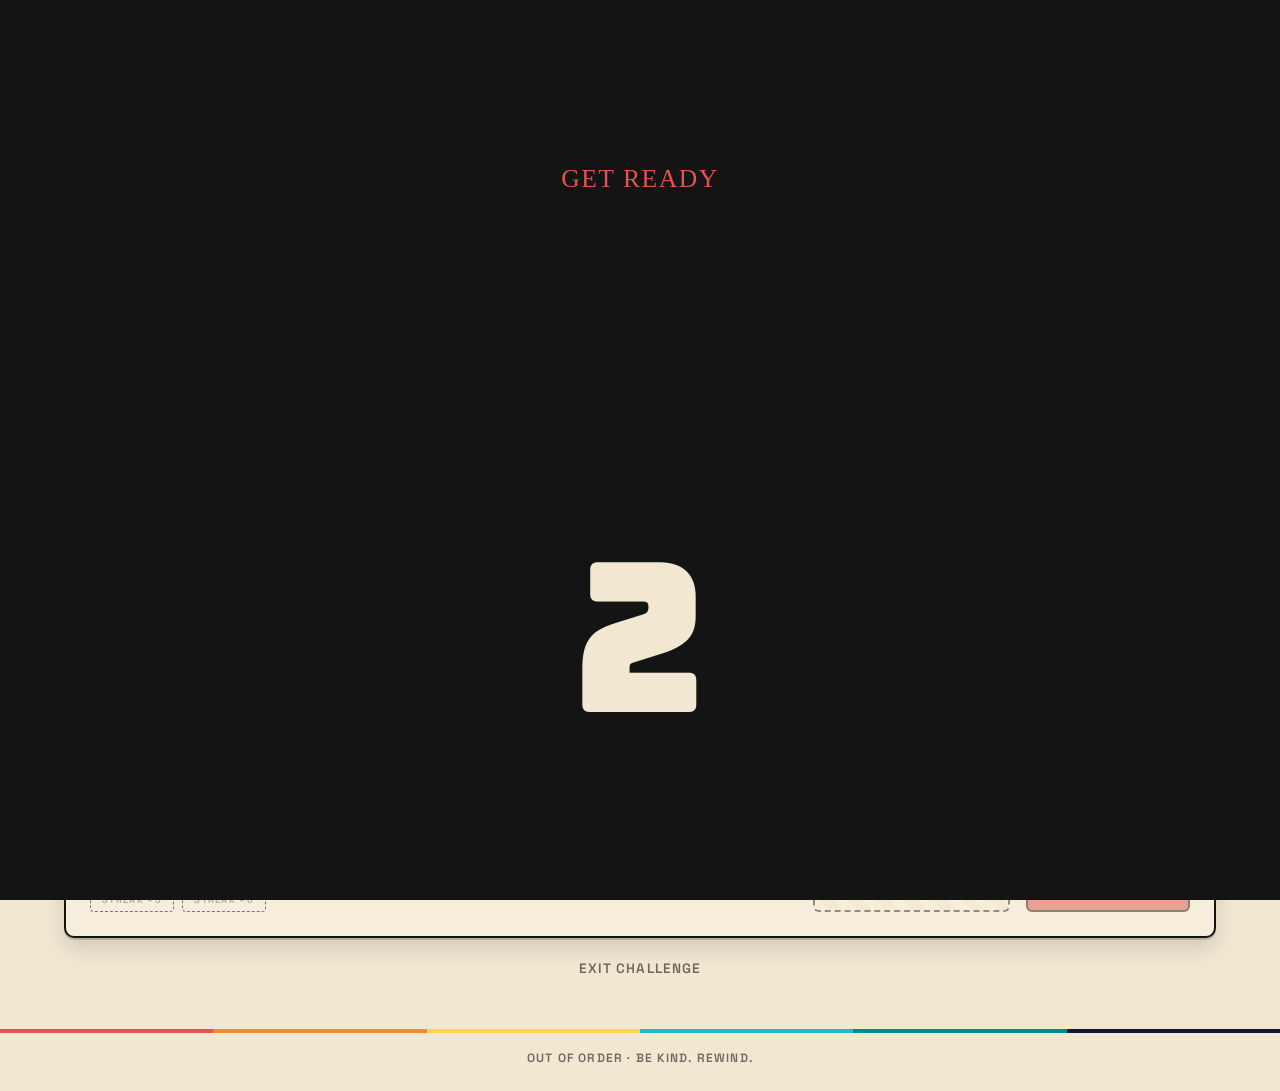
==== out-of-order/game.html @ 3e23bba8 "Make the pre-round countdown a real 3 seconds, full-screen The "Get ready" 3-2-1 was a small inline " ====
<!DOCTYPE html>
<html lang="en">
<head>
  <meta charset="UTF-8">
  <meta name="viewport" content="width=device-width, initial-scale=1.0">
  <title>Play — OUT OF ORDER</title>
  <meta name="description" content="Today's OUT OF ORDER daily run: 10 rounds of pop-culture timeline challenges.">

  <link rel="preconnect" href="https://fonts.googleapis.com">
  <link rel="preconnect" href="https://fonts.gstatic.com" crossorigin>
  <link href="https://fonts.googleapis.com/css2?family=Bungee&family=Permanent+Marker&family=Space+Grotesk:wght@400;500;600;700&display=swap" rel="stylesheet">

  <link rel="stylesheet" href="css/style.css">
</head>
<body class="page-game">

  <div class="filmstrip" aria-hidden="true"></div>

  <nav class="site-nav" aria-label="Main">
    <div class="site-nav__inner">
      <a class="site-nav__brand" href="index.html">
        <img class="site-nav__logo" src="assets/images/logo.png" alt="" width="34" height="34">
        OUT OF ORDER
      </a>
      <ul class="site-nav__links">
        <li><a href="index.html">Home</a></li>
        <li><a href="game.html" aria-current="page">Play</a></li>
        <li><a href="how-to-play.html">How to Play</a></li>
      </ul>
    </div>
  </nav>

  <!-- black "video archive" strip — same component as Home -->
  <div class="archive-bar">
    <div class="archive-bar__inner">
      <div class="archive-bar__list">
        <span>O.O. Video Archive</span>
        <span>Daily Rental</span>
        <span>Movies + TV</span>
      </div>
      <div class="archive-bar__now">Tonight's Tape &middot; <span data-theme-name>Horror</span></div>
    </div>
  </div>

  <main class="game" id="main">

    <!-- ============================================================
         HUD  —  a compact archive info panel
         ============================================================ -->
    <section class="hud" aria-label="Game status">
      <p class="hud__brand meta">O.O. Inventory <span>&middot; Daily Rental</span></p>
      <div class="hud__row">
        <div class="hud__group">
          <div class="hud__cell">
            <span class="hud__label">Round</span>
            <span class="hud__value" data-hud-round>01 / 10</span>
          </div>
          <div class="hud__cell">
            <span class="hud__label">Score</span>
            <span class="hud__value hud__value--score" data-hud-score>0</span>
          </div>
          <div class="hud__cell">
            <span class="hud__label">Streak</span>
            <span class="hud__value" data-hud-streak>&times;0</span>
          </div>
        </div>
        <div class="hud__group hud__group--right">
          <div class="hud__cell">
            <span class="hud__label">Timer</span>
            <span class="hud__value hud__value--timer" data-hud-timer>00:15</span>
          </div>
          <div class="hud__cell">
            <span class="hud__label">Speed bonus</span>
            <span class="hud__value" data-hud-speed>+100</span>
          </div>
          <div class="hud__cell">
            <span class="hud__label">Heat</span>
            <span class="hud__value hud__heat" data-hud-heat>Calm</span>
          </div>
        </div>
      </div>
    </section>

    <!-- round progress -->
    <div class="rprogress">
      <span class="meta rprogress__label">Round progress</span>
      <div class="rprogress__track">
        <div class="rprogress__fill" data-progress-fill style="width:10%"></div>
      </div>
    </div>

    <!-- ============================================================
         CHALLENGE PANEL  —  JS renders ORDER (and later BEFORE/AFTER, INSERT)
         ============================================================ -->
    <section class="challenge" aria-labelledby="challenge-heading" data-challenge>
      <div class="challenge__head">
        <p class="meta challenge__tag" data-challenge-tag>Today's Archive &middot; Round 01</p>
        <span class="challenge__count meta" data-challenge-count>3 Cards</span>
      </div>

      <h1 id="challenge-heading" class="challenge__instruction" data-challenge-instruction>Oldest &rarr; Newest</h1>
      <p class="challenge__help" data-challenge-help>Arrange these from oldest to newest.</p>

      <div class="challenge__body" data-challenge-body></div>

      <div class="challenge__actions">
        <div class="powerups" aria-label="Power-ups">
          <button type="button" class="powerup" data-powerup="extraTime" disabled>
            <span class="powerup__icon" aria-hidden="true">+5s</span>
            <span class="powerup__text">+5 sec</span>
            <span class="powerup__lock meta" data-powerup-lock>Streak &times;3</span>
            <span class="powerup__count" data-powerup-count>0</span>
          </button>
          <button type="button" class="powerup" data-powerup="reveal" disabled>
            <span class="powerup__icon" aria-hidden="true">&#9678;</span>
            <span class="powerup__text">Reveal</span>
            <span class="powerup__lock meta" data-powerup-lock>Streak &times;6</span>
            <span class="powerup__count" data-powerup-count>0</span>
          </button>
        </div>

        <div class="challenge__decide">
          <button type="button" class="btn btn--double" data-double-down aria-pressed="false">
            <span class="btn__risk meta" aria-hidden="true">Risk</span>
            <span class="btn__icon" aria-hidden="true">&#9670;</span>
            <span data-dd-label>Double Down &times;2</span>
          </button>
          <button type="button" class="btn btn--lock" data-submit>Lock order &check;</button>
        </div>
      </div>
    </section>

    <p class="challenge__exit" data-exit-row>
      <a href="index.html" data-exit>Exit challenge</a>
    </p>

    <!-- ============================================================
         FEEDBACK  —  results pop-up, shown after every answer or a time-out
         (hidden by default; the dimmed backdrop blocks the page until the
         player clicks "Next challenge")
         ============================================================ -->
    <section class="feedback" data-feedback hidden
             role="alertdialog" aria-modal="true" aria-labelledby="feedback-heading">
      <div class="feedback__box">
        <div class="feedback__strip">
          <span class="feedback__mark" aria-hidden="true" data-feedback-mark>&check;</span>
          <h2 id="feedback-heading" class="feedback__title" data-feedback-title>Timeline locked</h2>
          <span class="feedback__stamp" data-feedback-stamp>Archive verified</span>
        </div>

        <ol class="feedback__timeline" data-feedback-timeline></ol>

        <table class="breakdown">
          <tbody>
            <tr><th scope="row">Base</th><td data-bd-base>+100</td></tr>
            <tr><th scope="row">Speed</th><td data-bd-speed>+75</td></tr>
            <tr data-bd-dd-row hidden><th scope="row">Double Down</th><td>&times;2</td></tr>
            <tr class="breakdown__total"><th scope="row">Round score</th><td data-bd-total>+175</td></tr>
          </tbody>
        </table>

        <p class="feedback__streak" data-feedback-streak>Streak &times;1</p>
        <button type="button" class="btn btn--lock" data-next>Next challenge &rarr;</button>
      </div>
    </section>

    <!-- polite live region: feedback, score changes, power-up unlocks -->
    <p class="sr-live" data-live aria-live="polite"></p>

    <!-- ============================================================
         RESULTS  —  after round 10 (hidden by default)
         ============================================================ -->
    <section class="results" data-results hidden aria-labelledby="results-heading">
      <h1 id="results-heading" class="results__heading">Daily run complete</h1>

      <p class="results__new-best tape-label tape-label--red" data-new-best hidden>New personal best!</p>

      <p class="results__score" data-results-score>0</p>
      <p class="results__score-label">points</p>

      <ul class="results__stats">
        <li><span>Correct</span><strong data-results-correct>0 / 10</strong></li>
        <li><span>Best streak</span><strong data-results-streak>&times;0</strong></li>
        <li><span>Double Downs won</span><strong data-results-dd>0</strong></li>
        <li><span>Fastest answer</span><strong data-results-fastest>&mdash;</strong></li>
      </ul>

      <p class="results__title-award" data-results-award>Casual Viewer</p>

      <div class="tape-artifact" aria-label="Your archive tape">
        <span class="tape-artifact__stripe" aria-hidden="true"></span>
        <p class="tape-artifact__brand">OUT OF ORDER</p>
        <p class="tape-artifact__line">Daily Run</p>
        <p class="tape-artifact__date" data-artifact-date>SEP 03</p>
        <p class="tape-artifact__score" data-artifact-score>SCORE 0</p>
      </div>

      <div class="results__actions">
        <button type="button" class="btn btn--primary" data-copy-score>Copy score</button>
        <a class="btn btn--ghost" href="index.html">Back to home</a>
      </div>
      <p class="results__copied" data-copied hidden>&check; Score copied</p>
    </section>

    <!-- ============================================================
         GET READY  —  full-screen 3-2-1 shown before each round reveals
         its cards/options. hidden by default; toggled by runCountdown().
         ============================================================ -->
    <div class="round-countdown" data-round-countdown hidden aria-hidden="true">
      <span class="round-countdown__label">Get ready</span>
      <span class="round-countdown__num" data-countdown>3</span>
    </div>

  </main>

  <footer class="site-footer">
    <div class="retro-stripe retro-stripe--thin" aria-hidden="true"></div>
    <p>OUT OF ORDER &middot; Be kind. Rewind.</p>
  </footer>

  <script src="js/game.js"></script>
</body>
</html>
---- out-of-order/css/style.css ----
/* ============================================================================
   OUT OF ORDER  —  style.css
   Shared by index.html, game.html, how-to-play.html

   SECTIONS
   01  Design tokens (CSS variables)
   02  Daily theme overrides
   03  Reset & base
   04  Typography helpers
   05  Layout containers
   06  Retro stripe / filmstrip
   07  Navigation + archive sub-bar
   08  Buttons
   09  Tape-label component  (physical paper / masking tape)
   10  VHS poster  (CSS artwork fallback)
   11  VHS spine component  (category tapes)
   12  VHS case  (Today's Archive)
   13  Wooden shelf
   14  Home page
   15  Game page (HUD, challenge, feedback, results)
   16  How to Play page
   17  Heat states (visual intensity by streak)
   18  Accessibility helpers
   19  Responsive (tablet / desktop)
   20  Reduced motion

   TYPOGRAPHY SYSTEM
   --font-display : Bungee          -> brand / impact  (title, scores, theme name)
   --font-ui      : Space Grotesk   -> the whole usable interface
   --font-marker  : Permanent Marker-> handwriting on tape / labels only
   ========================================================================== */


/* ============================================================================
   01  DESIGN TOKENS
   Permanent brand foundation = cream + near-black. Daily themes change only
   the two --theme-* accent colours (section 02).
   ========================================================================== */
:root {
  /* Brand palette (from the moodboard) */
  --color-bg:     #F2E7D1;   /* cream */
  --color-ink:    #141414;   /* near black */
  --color-coral:  #E2544F;
  --color-orange: #F28A2E;
  --color-yellow: #FFD54A;
  --color-cyan:   #25B6D2;
  --color-teal:   #008A8E;
  --color-navy:   #0E1B2E;

  /* Paper / label / plastic surfaces */
  --color-label:   #F7EFDD;   /* aged cream label */
  --color-kraft:   #E7D6B4;   /* kraft masking tape */
  --color-plastic: #10192A;   /* VHS case navy-black */

  /* Daily-theme accent colours — overridden per body.theme-* class */
  --theme-primary:   var(--color-coral);
  --theme-secondary: var(--color-cyan);

  /* Spacing scale */
  --space-1: 0.5rem;
  --space-2: 1rem;
  --space-3: 1.5rem;
  --space-4: 2rem;
  --space-5: 3rem;

  /* Shape */
  --radius-card: 10px;
  --radius-pill: 999px;
  --border-ink: 2px solid var(--color-ink);

  /* Focus ring (accessibility) */
  --focus-ring: 3px solid var(--color-cyan);

  /* Fonts — Google Fonts first, then a solid system fallback */
  --font-display: "Bungee", Impact, "Arial Black", system-ui, sans-serif;
  --font-ui:      "Space Grotesk", system-ui, -apple-system, "Segoe UI", Roboto, sans-serif;
  --font-marker:  "Permanent Marker", "Bradley Hand", "Comic Sans MS", cursive;

  --shadow-card: 0 2px 0 rgba(20, 20, 20, 0.18), 0 10px 22px rgba(20, 20, 20, 0.14);
  --shadow-hard: 4px 4px 0 var(--color-ink);
}


/* ============================================================================
   02  DAILY THEME OVERRIDES
   Each daily theme is a different "VHS collection release": it changes the
   accent colours only, never the layout or the mechanics.
   ========================================================================== */
/* Active editions (one per entry in THEMES): */
body.theme-horror { --theme-primary: #E2544F; --theme-secondary: #25B6D2; }
body.theme-sci-fi { --theme-primary: #8E72E8; --theme-secondary: #2ED0C0; }


/* ============================================================================
   03  RESET & BASE
   ========================================================================== */
*, *::before, *::after { box-sizing: border-box; }

html { -webkit-text-size-adjust: 100%; }

body {
  margin: 0;
  min-height: 100vh;
  display: flex;
  flex-direction: column;
  background-color: var(--color-bg);
  color: var(--color-ink);
  font-family: var(--font-ui);
  font-size: clamp(1rem, 0.96rem + 0.2vw, 1.0625rem);
  line-height: 1.55;

  /* Hybrid texture: one real paper photo for the page ground, kept subtle. */
  background-image:
    linear-gradient(rgba(242, 231, 209, 0.62), rgba(242, 231, 209, 0.62)),
    url("../assets/images/textures/paper-bg.jpg");
  background-size: cover;
  background-position: center top;
  background-attachment: fixed;
}

img { max-width: 100%; display: block; }

h1, h2, h3, p, ul, ol, dl, dd, figure { margin: 0; }
ul, ol { padding: 0; list-style: none; }

a { color: inherit; }

main {
  flex: 1 0 auto;
  width: 100%;
  max-width: 1180px;
  margin-inline: auto;
  padding: var(--space-4) var(--space-3) var(--space-5);
}


/* ============================================================================
   04  TYPOGRAPHY HELPERS
   ========================================================================== */

/* Small archive-style printed metadata: Space Grotesk, uppercase, spaced. */
.meta {
  font-family: var(--font-ui);
  font-size: 0.75rem;
  font-weight: 600;
  letter-spacing: 0.14em;
  text-transform: uppercase;
}

.section-label {
  font-family: var(--font-ui);
  font-size: 0.8125rem;
  font-weight: 700;
  letter-spacing: 0.16em;
  text-transform: uppercase;
  padding-bottom: var(--space-1);
  border-bottom: var(--border-ink);
  margin-bottom: var(--space-3);
}

.sr-only,
.sr-live {
  position: absolute;
  width: 1px; height: 1px;
  padding: 0; margin: -1px;
  overflow: hidden;
  clip: rect(0 0 0 0);
  white-space: nowrap;
  border: 0;
}


/* ============================================================================
   05  LAYOUT CONTAINERS
   ========================================================================== */
.site-footer {
  flex-shrink: 0;
  text-align: center;
  font-family: var(--font-ui);
  font-size: 0.75rem;
  font-weight: 600;
  letter-spacing: 0.1em;
  text-transform: uppercase;
  color: rgba(20, 20, 20, 0.6);
  padding-bottom: var(--space-3);
}
.site-footer p { padding-top: var(--space-2); }


/* ============================================================================
   06  RETRO STRIPE / FILMSTRIP
   The moodboard's six-colour stripe. Small accent by default; the --film
   variant is the worn full-width band along the very top of the page.
   ========================================================================== */
.retro-stripe {
  height: 8px;
  background: linear-gradient(
    to right,
    var(--color-coral)  0 16.66%,
    var(--color-orange) 16.66% 33.33%,
    var(--color-yellow) 33.33% 50%,
    var(--color-cyan)   50% 66.66%,
    var(--color-teal)   66.66% 83.33%,
    var(--color-navy)   83.33% 100%
  );
}
.retro-stripe--thin { height: 4px; }

/* Worn cinema filmstrip band (top of the Home page). */
.filmstrip {
  height: 14px;
  background:
    /* sprocket-hole dots */
    repeating-linear-gradient(to right,
      rgba(20,20,20,0.55) 0 6px, transparent 6px 22px),
    linear-gradient(to right,
      var(--color-coral)  0 16.66%,
      var(--color-orange) 16.66% 33.33%,
      var(--color-yellow) 33.33% 50%,
      var(--color-cyan)   50% 66.66%,
      var(--color-teal)   66.66% 83.33%,
      var(--color-navy)   83.33% 100%);
  background-blend-mode: multiply;
  filter: saturate(0.8) contrast(1.05);
  opacity: 0.92;
}


/* ============================================================================
   07  NAVIGATION + ARCHIVE SUB-BAR
   ========================================================================== */
.site-nav {
  position: sticky;
  top: 0;
  z-index: 10;
  background: var(--color-bg);
  border-bottom: var(--border-ink);
}
.site-nav__inner {
  max-width: 1180px;
  margin-inline: auto;
  padding: var(--space-2) var(--space-3);
  display: flex;
  align-items: center;
  justify-content: space-between;
  gap: var(--space-2);
}

.site-nav__brand {
  display: inline-flex;
  align-items: center;
  gap: 0.6rem;
  font-family: var(--font-display);
  font-size: 1.25rem;
  line-height: 1;
  text-decoration: none;
  letter-spacing: 0.01em;
}
/* clapperboard game logo next to the wordmark */
.site-nav__logo {
  width: 34px;
  height: 34px;
  flex: none;
}

.site-nav__links {
  display: flex;
  gap: var(--space-1);
  flex-wrap: wrap;
}
.site-nav__links a {
  display: inline-block;
  padding: 0.55rem 0.8rem;
  min-height: 44px;
  font-family: var(--font-ui);
  font-weight: 600;
  font-size: 0.95rem;
  text-decoration: none;
  border-bottom: 3px solid transparent;
}
.site-nav__links a:hover { border-bottom-color: rgba(20, 20, 20, 0.35); }
.site-nav__links a[aria-current="page"] {
  border-bottom-color: var(--theme-primary);
  font-weight: 700;
}

/* Black "video archive" strip under the nav (Home page). */
.archive-bar {
  background: var(--color-ink);
  color: var(--color-label);
  font-family: var(--font-ui);
  font-size: 0.72rem;
  font-weight: 600;
  letter-spacing: 0.14em;
  text-transform: uppercase;
}
.archive-bar__inner {
  max-width: 1180px;
  margin-inline: auto;
  padding: 0.55rem var(--space-3);
  display: flex;
  flex-wrap: wrap;
  gap: 0.4rem var(--space-3);
  justify-content: space-between;
}
.archive-bar__list { display: flex; flex-wrap: wrap; gap: var(--space-3); }
.archive-bar__now { color: var(--color-yellow); }
.archive-bar__now::before {
  content: "";
  display: inline-block;
  width: 7px; height: 7px;
  margin-right: 0.5rem;
  border-radius: 50%;
  background: var(--color-coral);
  vertical-align: middle;
}


/* ============================================================================
   08  BUTTONS
   Space Grotesk semibold. Modern and readable — VHS personality lives in the
   cards and labels, not the buttons.
   ========================================================================== */
.btn {
  display: inline-flex;
  align-items: center;
  justify-content: center;
  gap: 0.5rem;
  min-height: 44px;
  padding: 0.8rem 1.3rem;
  font-family: var(--font-ui);
  font-weight: 700;
  font-size: 1rem;
  letter-spacing: 0.02em;
  text-decoration: none;
  color: var(--color-ink);
  background: var(--color-label);
  border: var(--border-ink);
  border-radius: var(--radius-pill);
  cursor: pointer;
  transition: transform 150ms ease, box-shadow 150ms ease, background-color 150ms ease;
}
.btn:hover { transform: translateY(-2px); box-shadow: var(--shadow-card); }
.btn:active { transform: translateY(0); }
.btn:disabled { opacity: 0.45; cursor: not-allowed; transform: none; box-shadow: none; }

/* primary = solid theme colour + hard printed shadow */
.btn--primary {
  background: var(--theme-primary);
  color: #fff;
  border-radius: 6px;
  box-shadow: var(--shadow-hard);
}
.btn--primary:hover { transform: translate(-1px, -1px); box-shadow: 5px 5px 0 var(--color-ink); }

.btn--ghost { background: transparent; border-radius: 6px; }

/* Double Down — icon + text + pressed state, never colour alone */
.btn--double {
  background: repeating-linear-gradient(45deg, var(--color-label) 0 10px, #efe4cf 10px 20px);
  border-style: dashed;
}
.btn--double[aria-pressed="true"] {
  background: var(--color-ink);
  color: var(--color-yellow);
  border-style: solid;
}
.btn--double[aria-pressed="true"] .btn__icon { transform: scale(1.15); }


/* ============================================================================
   09  TAPE-LABEL COMPONENT
   A small physical piece of masking tape placed over the layout.
   NOT a modern badge. Text stays real HTML for accessibility + responsiveness.

   Background = a real torn-tape photo (tape-strip.png). Each variant multiplies
   a colour tint on top (--tape-tint) so the tape can shift colour for contrast
   while keeping the physical texture and torn edges.
   ========================================================================== */
.tape-label {
  --tape-ink: var(--color-ink);
  --tape-tint: transparent;
  position: relative;
  display: inline-block;
  padding: 0.35rem 1rem;
  font-family: var(--font-marker);
  font-size: 1rem;
  line-height: 1.15;
  letter-spacing: 0.01em;
  color: var(--tape-ink);
  background-color: transparent;
  background-image:
    linear-gradient(var(--tape-tint), var(--tape-tint)),
    url("../assets/images/textures/tape-strip.png");
  background-repeat: no-repeat;
  background-position: center;
  background-size: 100% 100%;
  background-blend-mode: multiply, normal;
  /* drop-shadow follows the torn PNG edges (box-shadow would look rectangular) */
  filter: drop-shadow(2px 3px 0 rgba(20, 20, 20, 0.2));
  transform: rotate(-1.6deg);
}

.tape-label--cream   { --tape-tint: transparent; }
.tape-label--red     { --tape-tint: rgba(210, 60, 55, 0.94); --tape-ink: #fff; }
.tape-label--archive {
  --tape-tint: rgba(150, 110, 55, 0.30);
  font-family: var(--font-ui);
  font-weight: 700;
  font-size: 0.8rem;
  letter-spacing: 0.12em;
  text-transform: uppercase;
}

/* tape stuck onto another element (e.g. over the case corner) */
.tape-label--stuck {
  position: absolute;
  top: -0.8rem;
  left: 1rem;
  z-index: 4;
}


/* ============================================================================
   10  VHS POSTER  —  CSS artwork fallback
   Every card / theme hero renders this. A real <img> (poster__img) layers on
   top when it loads; if it 404s, JS removes it and this stays. No broken
   images, and the fallback still looks like a minimal cinema poster.
   ========================================================================== */
.poster {
  position: relative;
  display: grid;
  place-items: center;
  aspect-ratio: 3 / 4;
  background: var(--color-label);
  border: var(--border-ink);
  border-radius: 4px;
  overflow: hidden;
  color: var(--color-navy);
}
.poster--hero { width: 100%; }
.poster--mini { width: 44px; border-width: 1px; border-radius: 3px; }
.poster--mini .poster__initial { font-size: 1rem; text-shadow: 1px 1px 0 var(--color-navy); }
.poster--mini .poster__stripe { height: 5px; }

.poster::before {
  content: "";
  position: absolute;
  inset: 0;
  background: linear-gradient(135deg, var(--theme-primary) 0 55%, var(--theme-secondary) 55% 100%);
  opacity: 0.9;
}
.poster__stripe {
  position: absolute;
  top: 0; left: 0; right: 0;
  height: 10px;
  z-index: 2;
  background: linear-gradient(
    to right,
    var(--color-coral) 0 20%, var(--color-orange) 20% 40%,
    var(--color-yellow) 40% 60%, var(--color-cyan) 60% 80%, var(--color-navy) 80% 100%
  );
}
.poster__initial {
  position: relative;
  z-index: 2;
  font-family: var(--font-display);
  font-size: clamp(2.5rem, 8vw, 4.5rem);
  color: var(--color-label);
  text-shadow: 3px 3px 0 var(--color-navy);
}
.poster__icon {
  position: relative;
  z-index: 2;
  width: 36%;
  color: var(--color-label);
  filter: drop-shadow(2px 2px 0 rgba(14, 27, 46, 0.6));
}
.poster__icon svg { width: 100%; height: 100%; }
.poster__img {
  position: absolute;
  inset: 0;
  width: 100%; height: 100%;
  object-fit: cover;
  z-index: 3;
}


/* ============================================================================
   11  VHS SPINE COMPONENT  (category tapes on the shelf)
   printed label (Space Grotesk metadata) + handwritten title (Permanent Marker)
   ========================================================================== */
.spine {
  --spine-color: var(--color-coral);
  position: relative;
  width: 46px;                 /* thin, like a tape filed on a shelf */
  height: 190px;
  padding: 0.5rem 0.25rem 0.55rem;
  overflow: hidden;
  display: flex;
  flex-direction: column;
  align-items: center;
  gap: 0.4rem;
  background: linear-gradient(90deg,
    rgba(255,255,255,0.22) 0 3px,
    var(--spine-color) 3px 100%);
  border: 2px solid var(--color-ink);
  border-radius: 3px 4px 4px 3px;
  box-shadow: inset -6px 0 10px rgba(20,20,20,0.35), var(--shadow-card);
  color: #fff;
  text-align: center;
}
.spine__icon { width: 20px; height: 20px; flex: none; }
.spine__icon svg { width: 100%; height: 100%; display: block; }

/* title reads up the spine (rotated -90°), like a real VHS box */
.spine__title {
  flex: 1;
  display: flex;
  align-items: center;
  justify-content: center;
  writing-mode: vertical-rl;
  transform: rotate(180deg);
  font-family: var(--font-marker);
  font-size: 0.72rem;
  line-height: 1;
  letter-spacing: 0.02em;
  white-space: nowrap;
}
.spine__tag {
  font-family: var(--font-ui);
  font-weight: 700;
  font-size: 0.5rem;
  letter-spacing: 0.1em;
  padding: 1px 4px;
  border: 1px solid rgba(255,255,255,0.7);
  border-radius: 2px;
}
/* light-coloured spines (e.g. yellow) need dark text */
.spine--ink { color: var(--color-ink); }
.spine--ink .spine__tag { border-color: rgba(20, 20, 20, 0.5); }

/* a spine that switches the page to its edition — a real <button> */
.spine--switch {
  appearance: none;
  -webkit-appearance: none;
  font: inherit;
  cursor: pointer;
  transition: transform 150ms ease, box-shadow 150ms ease;
}
.spine--switch:hover,
.spine--switch:focus-visible { transform: translateY(-8px); }        /* pulls out like a tape */
.spine--switch[aria-pressed="true"] {
  transform: translateY(-12px);
  box-shadow: 0 0 0 3px var(--color-ink), 0 12px 18px rgba(20, 20, 20, 0.3);
}
/* the active edition's "VHS" tag flips to a filled marker */
.spine--switch[aria-pressed="true"] .spine__tag {
  background: var(--color-ink);
  color: #fff;
  border-color: var(--color-ink);
}


/* ============================================================================
   12  VHS CASE  —  "Today's Archive" container (CSS, per hybrid texture plan)
   ========================================================================== */
.vhs-case {
  position: relative;
  display: grid;
  grid-template-columns: minmax(0, 0.85fr) minmax(0, 1fr);
  grid-template-rows: auto auto;
  gap: var(--space-3);
  padding: var(--space-4);
  background:
    radial-gradient(120% 80% at 30% 0%, #1a2942 0%, var(--color-plastic) 55%, #070d18 100%);
  border: 2px solid #05101d;
  border-radius: 16px;
  /* worn plastic depth */
  box-shadow:
    inset 0 0 0 2px rgba(214, 178, 92, 0.15),
    inset 0 0 46px rgba(0, 0, 0, 0.55),
    0 22px 50px rgba(20, 20, 20, 0.35);
  color: var(--color-label);
}
/* faint scuffed-corner speckle */
.vhs-case::before {
  content: "";
  position: absolute;
  inset: 3px;
  border-radius: 12px;
  background:
    radial-gradient(circle at 4% 5%, rgba(214,178,92,0.4) 0 1px, transparent 2px),
    radial-gradient(circle at 96% 92%, rgba(214,178,92,0.35) 0 1px, transparent 2px),
    radial-gradient(circle at 92% 6%, rgba(214,178,92,0.3) 0 1px, transparent 2px);
  pointer-events: none;
}

.vhs-case__poster {
  grid-column: 1;
  grid-row: 1;
  position: relative;
}

.vhs-case__info {
  grid-column: 2;
  grid-row: 1;
  display: flex;
  flex-direction: column;
  gap: var(--space-1);
  min-width: 0;
}
.vhs-case__date { align-self: flex-end; color: rgba(247, 239, 221, 0.7); }
.vhs-case__theme {
  font-family: var(--font-display);
  font-size: clamp(2rem, 5vw, 3.25rem);
  line-height: 0.95;
  color: var(--theme-primary);
  margin-top: var(--space-1);
}
.vhs-case__motifs { color: rgba(247, 239, 221, 0.75); }
.vhs-case__facts {
  display: flex;
  gap: var(--space-3);
  margin: var(--space-2) 0;
}
.vhs-case__facts .fact {
  display: flex;
  flex-direction: column;
  font-size: 0.7rem;
  font-weight: 600;
  letter-spacing: 0.12em;
  text-transform: uppercase;
  color: rgba(247, 239, 221, 0.75);
}
.vhs-case__facts strong {
  font-family: var(--font-display);
  font-size: 1.5rem;
  letter-spacing: 0;
  text-transform: none;
  color: var(--color-label);
}
.vhs-case__hint { color: var(--theme-secondary); }
.vhs-case__hint::before {
  content: "";
  display: inline-block;
  width: 7px; height: 7px;
  margin-right: 0.5rem;
  border-radius: 50%;
  background: currentColor;
  vertical-align: middle;
}

.vhs-case__footer {
  grid-column: 1 / -1;
  grid-row: 2;
  display: flex;
  flex-wrap: wrap;
  gap: var(--space-2);
  align-items: center;
  justify-content: space-between;
  padding-top: var(--space-3);
  border-top: 1px dashed rgba(247, 239, 221, 0.3);
}
.vhs-case__print {
  display: flex;
  gap: var(--space-2);
  align-items: center;
  color: rgba(247, 239, 221, 0.7);
}
.vhs-case__vhs {
  border: 1px solid rgba(247, 239, 221, 0.6);
  padding: 1px 6px;
  border-radius: 2px;
}

/* Horror edition: a punchier red (#DD3A47) for the pieces sitting on the dark
   navy case, where it reads with more contrast than the default accent. */
body.theme-horror .vhs-case__theme { color: #DD3A47; }
body.theme-horror .vhs-case__poster .tape-label { --tape-ink: #DD3A47; }
body.theme-horror .vhs-case__footer .btn--primary { background: #DD3A47; }


/* ============================================================================
   13  WOODEN SHELF  (row of category spines)
   ========================================================================== */
.shelf {
  position: relative;
  display: flex;
  gap: 0.35rem;
  align-items: flex-end;
  padding: 1rem var(--space-2) 0.6rem;   /* headroom for a "pulled-out" spine */
  overflow-x: auto;           /* spines scroll on small screens, page does not */
  scrollbar-width: thin;
}
/* the plank */
.shelf::after {
  content: "";
  position: absolute;
  left: 0; right: 0; bottom: 0;
  height: 14px;
  background: linear-gradient(180deg, #7a4a24, #5a3417);
  border: 2px solid var(--color-ink);
  border-radius: 3px;
  box-shadow: 0 8px 14px rgba(20, 20, 20, 0.3);
}
.shelf__wrap { position: relative; padding-bottom: 14px; }
.shelf .spine { flex: none; }


/* ============================================================================
   14  HOME PAGE
   Two columns on desktop: hero (left) + Today's Archive VHS case (right).
   ========================================================================== */
.home {
  display: grid;
  grid-template-columns: minmax(0, 1fr);   /* keeps children from forcing the page wide */
  gap: var(--space-4);
}

.home__hero {
  display: grid;
  grid-template-columns: minmax(0, 1fr);
  gap: var(--space-3);
  align-content: start;
}

.home__kicker { display: flex; align-items: center; gap: var(--space-2); flex-wrap: wrap; }
.home__kicker-note {
  font-family: var(--font-marker);
  font-size: 1rem;
  border-bottom: 2px solid var(--color-ink);
  padding-bottom: 2px;
}

.home__title {
  font-family: var(--font-display);
  font-size: clamp(3.25rem, 11vw, 6.5rem);
  line-height: 0.9;
  letter-spacing: 0.005em;
}
.home__title span { display: block; }

.home__rule {
  height: 8px;
  max-width: 340px;
  background: linear-gradient(
    to right,
    var(--color-coral) 0 20%, var(--color-orange) 20% 40%,
    var(--color-yellow) 40% 60%, var(--color-cyan) 60% 80%, var(--color-navy) 80% 100%
  );
}

.home__pitch {
  font-family: var(--font-marker);
  font-size: clamp(1.15rem, 3.5vw, 1.7rem);
  line-height: 1.25;
  max-width: 22ch;
  border-bottom: 3px solid var(--color-ink);
  padding-bottom: 0.4rem;
  width: fit-content;
}

.home__actions { display: flex; flex-wrap: wrap; gap: var(--space-2); }

/* Personal best box */
.best {
  border: var(--border-ink);
  border-radius: 6px;
  background: rgba(247, 239, 221, 0.7);
  padding: var(--space-2) var(--space-3);
  max-width: 460px;
}
.best__head { color: var(--theme-primary); margin-bottom: 0.3rem; }
.best__body { display: flex; align-items: baseline; gap: 0.5rem; flex-wrap: wrap; }
.best__none { font-family: var(--font-ui); font-weight: 700; font-size: 1.15rem; }
.best__score {
  font-family: var(--font-display);
  font-size: clamp(1.8rem, 7vw, 2.6rem);
  color: var(--theme-primary);
}
.best__hint { color: rgba(20, 20, 20, 0.7); font-size: 0.9rem; }

/* archive / shelf block */
.home__archive-shelf { display: grid; grid-template-columns: minmax(0, 1fr); gap: var(--space-2); }

/* Memory of the Day — small archive note under the VHS case */
.memory {
  display: flex;
  flex-wrap: wrap;
  align-items: baseline;
  gap: 0.3rem 0.7rem;
  margin-top: var(--space-2);
  padding: var(--space-2);
  background: rgba(247, 239, 221, 0.7);
  border: 1px solid var(--color-ink);
  border-left: 5px solid var(--theme-secondary);
  border-radius: 4px;
}
.memory__label { color: var(--theme-primary); width: 100%; }
.memory__title { font-family: var(--font-display); font-size: 1.05rem; }
.memory__meta { color: rgba(20, 20, 20, 0.6); }


/* ============================================================================
   15  GAME PAGE
   Same materials as Home: aged-cream panels, black borders, hard offset
   shadows, retro-stripe accents. Layout follows the Figma game screen.
   ========================================================================== */
.game {
  max-width: 1200px;
  display: flex;
  flex-direction: column;
  gap: var(--space-2);
}

/* ---- HUD : a compact "archive inventory" panel ---- */
.hud {
  background: rgba(247, 239, 221, 0.9);
  border: var(--border-ink);
  border-radius: var(--radius-card);
  box-shadow: var(--shadow-card);
  padding: 0 var(--space-3) var(--space-2);
  overflow: hidden;
}
.hud__brand {
  margin: 0 calc(-1 * var(--space-3)) 0;
  padding: 0.4rem var(--space-3);
  background: var(--color-ink);
  color: var(--color-label);
  font-size: 0.68rem;
}
.hud__brand span { color: rgba(247, 239, 221, 0.6); }

.hud__row {
  display: flex;
  flex-wrap: wrap;
  justify-content: space-between;
  gap: var(--space-2) var(--space-4);
  padding-top: var(--space-2);
}
.hud__group { display: flex; gap: var(--space-3); flex-wrap: wrap; }

.hud__cell {
  display: flex;
  flex-direction: column;
  gap: 1px;
  padding-left: 0.6rem;
  border-left: 3px solid var(--theme-secondary);
}
.hud__label {
  font-size: 0.62rem;
  font-weight: 600;
  letter-spacing: 0.14em;
  text-transform: uppercase;
  color: rgba(20, 20, 20, 0.65);
}
.hud__value { font-weight: 700; font-size: 1.15rem; font-variant-numeric: tabular-nums; }
.hud__value--score { font-family: var(--font-display); font-size: 1.2rem; color: var(--theme-primary); }
.hud__heat { text-transform: uppercase; letter-spacing: 0.04em; }

/* ---- round progress ---- */
.rprogress { display: grid; gap: 4px; }
.rprogress__label { font-size: 0.62rem; color: rgba(20, 20, 20, 0.6); }
.rprogress__track {
  height: 8px;
  background: rgba(20, 20, 20, 0.12);
  border: 1px solid var(--color-ink);
  border-radius: var(--radius-pill);
  overflow: hidden;
}
.rprogress__fill { height: 100%; background: var(--theme-secondary); transition: width 250ms ease; }

/* ---- challenge panel : the visual focus ---- */
.challenge {
  position: relative;
  background: rgba(247, 239, 221, 0.92);
  border: var(--border-ink);
  border-radius: var(--radius-card);
  box-shadow: var(--shadow-card);
  padding: var(--space-3);
  overflow: hidden;
}
/* colour strip along the top edge (like the Figma panel) */
.challenge::before {
  content: "";
  position: absolute;
  top: 0; left: 0; right: 0;
  height: 8px;
  background: linear-gradient(
    to right,
    var(--color-coral) 0 20%, var(--color-orange) 20% 40%,
    var(--color-yellow) 40% 60%, var(--color-cyan) 60% 80%, var(--color-navy) 80% 100%
  );
}

.challenge__head {
  display: flex;
  justify-content: space-between;
  align-items: center;
  gap: var(--space-2);
  flex-wrap: wrap;
}
.challenge__tag { color: rgba(20, 20, 20, 0.7); }
.challenge__count {
  border: 1px solid var(--color-ink);
  border-radius: var(--radius-pill);
  padding: 2px 10px;
}

.challenge__instruction {
  font-family: var(--font-display);
  font-size: clamp(1.6rem, 6vw, 2.6rem);
  line-height: 1;
  margin: 0.35rem 0 0.25rem;
}
.challenge__help { color: rgba(20, 20, 20, 0.75); margin-bottom: var(--space-2); }
.challenge--no-bonus .hud__value--timer,
.challenge--no-bonus [data-hud-speed] { color: var(--color-coral); }

/* 3-2-1 "get ready" intro — a full-screen pop-up shown before a round's
   cards/options are revealed. One full second per number (a real 3-2-1,
   not a blink). Same show/hide pattern as feedback/results: `hidden`. */
.round-countdown {
  position: fixed;
  inset: 0;
  z-index: 70;
  display: grid;
  place-items: center;
  gap: var(--space-2);
  text-align: center;
  background: var(--color-ink);
}
.round-countdown[hidden] { display: none; }
.round-countdown__label {
  font-family: var(--font-marker);
  font-size: clamp(1.1rem, 4vw, 1.6rem);
  letter-spacing: 0.06em;
  text-transform: uppercase;
  color: var(--color-coral);
}
.round-countdown__num {
  font-family: var(--font-display);
  font-size: clamp(6rem, 34vw, 13rem);
  line-height: 1;
  color: var(--color-bg);
}
.round-countdown__num--pop { animation: countdown-pop 850ms ease; }
@keyframes countdown-pop {
  0%   { transform: scale(0.5); opacity: 0; }
  25%  { transform: scale(1.08); opacity: 1; }
  40%  { transform: scale(1); opacity: 1; }
  80%  { transform: scale(1); opacity: 1; }
  100% { transform: scale(0.94); opacity: 0; }
}

/* ---- the ORDER card row ---- */
.order-list {
  display: grid;
  gap: var(--space-2);
  grid-auto-flow: column;
  grid-auto-columns: minmax(0, 1fr);
}

.order-card {
  display: flex;
  flex-direction: column;
  background: var(--color-label);
  border: var(--border-ink);
  border-top: 10px solid var(--card-color, var(--color-coral));
  border-radius: 8px;
  box-shadow: var(--shadow-card);
  overflow: hidden;
  cursor: grab;
  transition: transform 180ms ease, box-shadow 180ms ease;
}
.order-card:active { cursor: grabbing; }
.order-card--dragging {
  opacity: 0.6;
  transform: rotate(1deg) scale(1.02);
  box-shadow: 0 14px 26px rgba(20, 20, 20, 0.28);
}
.order-card--locked { cursor: default; }

.order-card__meta {
  display: flex;
  justify-content: space-between;
  gap: var(--space-1);
  padding: 0.4rem 0.6rem;
  font-size: 0.62rem;
  font-weight: 600;
  letter-spacing: 0.1em;
  text-transform: uppercase;
  border-bottom: 1px solid rgba(20, 20, 20, 0.25);
}
.order-card__code { color: rgba(20, 20, 20, 0.55); font-family: var(--font-ui); }

.order-card__art {
  border: 0;
  border-radius: 0;
  border-bottom: 2px solid var(--color-ink);
  aspect-ratio: 16 / 10;
}
/* genre-coloured fallback poster (hidden once a real image loads on top) */
.order-card__art::before {
  background: linear-gradient(150deg,
    var(--card-color, var(--color-coral)) 0 55%, rgba(20, 20, 20, 0.55) 55% 100%);
  opacity: 1;
}
.order-card__art .poster__initial { font-size: clamp(1.8rem, 6vw, 2.6rem); }

.order-card__title {
  font-weight: 700;
  font-size: 0.98rem;
  line-height: 1.15;
  padding: 0.6rem 0.6rem 0.4rem;
  flex: 1;
}

/* release-year tag (hidden until REVEAL or feedback) — shared by all 3 types */
.year-tag {
  align-self: flex-start;
  margin: 0 0.6rem 0.5rem;
  padding: 2px 8px;
  font-family: var(--font-display);
  font-size: 0.9rem;
  color: var(--color-label);
  background: var(--color-navy);
  border-radius: 3px;
}
.year-tag__badge {
  display: none;
  font-family: var(--font-ui);
  font-size: 0.55rem;
  letter-spacing: 0.08em;
  color: var(--color-cyan);
  margin-right: 0.4rem;
}
.year-tag--power .year-tag__badge { display: inline; }

/* per-card ✓ / ✕ badge shown on ORDER reveal */
.order-card__mark {
  position: absolute;
  top: 6px; right: 6px;
  z-index: 4;
  display: none;
  width: 1.7rem; height: 1.7rem;
  place-items: center;
  font-weight: 700;
  border: 2px solid var(--color-ink);
  border-radius: 50%;
  background: var(--color-label);
}
.order-card--right .order-card__mark,
.order-card--wrong .order-card__mark { display: grid; }
.order-card--right { border-color: var(--color-teal); }
.order-card--right .order-card__mark { background: var(--color-teal); color: #fff; }
.order-card--wrong { border-color: var(--color-coral); }
.order-card--wrong .order-card__mark { background: var(--color-coral); color: #fff; }

/* two separated outlined buttons, like the Figma game screen */
.order-card__controls {
  display: flex;
  gap: 0.4rem;
  padding: 0.5rem;
  border-top: 1px solid rgba(20, 20, 20, 0.2);
}
.order-card__move {
  flex: 1;
  display: inline-flex;
  align-items: center;
  justify-content: center;
  gap: 0.35rem;
  min-height: 44px;
  padding: 0.4rem 0.5rem;
  font-family: var(--font-ui);
  font-weight: 700;
  font-size: 0.72rem;
  letter-spacing: 0.06em;
  text-transform: uppercase;
  color: var(--color-ink);
  background: var(--color-bg);
  border: 2px solid var(--color-ink);
  border-radius: 6px;
  cursor: pointer;
  transition: background-color 150ms ease, transform 150ms ease;
}
.order-card__move span { font-size: 0.9rem; line-height: 1; }
.order-card__move:hover:not(:disabled) { background: var(--color-yellow); transform: translateY(-1px); }
.order-card__move:active:not(:disabled) { transform: translateY(0); }
.order-card__move:disabled { opacity: 0.3; cursor: not-allowed; }
.order-card--locked .order-card__controls { display: none; }

/* REVEAL power-up: list is waiting for a card pick */
.order-list--revealing .order-card { cursor: pointer; outline: 2px dashed var(--color-cyan); outline-offset: 2px; }


/* ---- MECHANIC 02 : BEFORE / AFTER ---- */
.ba__row {
  display: grid;
  gap: var(--space-2);
  align-items: center;
  grid-template-columns: 1fr;
}
.ba__vs { text-align: center; }
.ba__vs .meta { color: rgba(20, 20, 20, 0.5); }
.ba__q { display: block; font-family: var(--font-display); font-size: 2rem; line-height: 1; }

.ba-card {
  display: flex;
  flex-direction: column;
  background: #fbf6e9;
  border: var(--border-ink);
  border-top: 10px solid var(--card-color, var(--color-coral));
  border-radius: 10px;
  box-shadow: var(--shadow-card);
  padding: var(--space-2);
  overflow: hidden;
}
.ba-card--hi { background: #fff; }
.ba-card__tag { color: rgba(20, 20, 20, 0.45); }
.ba-card--hi .ba-card__tag { color: var(--theme-primary); }
.ba-card__art {
  margin: 0.5rem 0;
  aspect-ratio: 16 / 9;
  border: var(--border-ink);
  border-radius: 6px;
}
.ba-card__art::before {
  background: linear-gradient(150deg, var(--card-color, var(--color-coral)) 0 55%, rgba(20, 20, 20, 0.55) 55% 100%);
  opacity: 1;
}
.ba-card__title { font-family: var(--font-display); font-size: 1.2rem; line-height: 1.05; }
.ba-card__cat { color: rgba(20, 20, 20, 0.55); margin-top: 0.25rem; }

.ba__choices {
  display: grid;
  grid-template-columns: 1fr 1fr;
  gap: var(--space-2);
  margin-top: var(--space-3);
}
.ba__btn {
  display: inline-flex;
  align-items: center;
  justify-content: center;
  gap: 0.5rem;
  min-height: 64px;
  font-family: var(--font-display);
  font-size: 1.15rem;
  text-transform: uppercase;
  color: var(--color-ink);
  background: var(--color-label);
  border: var(--border-ink);
  border-radius: 10px;
  box-shadow: var(--shadow-hard);
  cursor: pointer;
  transition: transform 150ms ease;
}
.ba__btn:hover:not(:disabled) { transform: translate(-1px, -1px); }
.ba__btn:disabled { cursor: not-allowed; }
.ba__btn--on { background: var(--color-ink); color: var(--color-bg); }
.ba__btn--right { outline: 3px solid var(--color-teal); outline-offset: 2px; }
.ba__btn--wrong.ba__btn--on { background: var(--color-coral); color: #fff; }


/* ---- MECHANIC 03 : INSERT ---- */
.insert-card {
  max-width: 340px;
  margin: 0 auto var(--space-3);
  background: var(--color-label);
  border: var(--border-ink);
  border-radius: 10px;
  box-shadow: var(--shadow-hard);
  padding: var(--space-2);
}
.insert-card > .meta { color: rgba(20, 20, 20, 0.55); }
.insert-card__body { display: flex; gap: var(--space-2); align-items: center; margin-top: 0.4rem; }
.insert-card__art {
  flex: none;
  width: 84px;
  aspect-ratio: 16 / 10;
  border: var(--border-ink);
  border-radius: 4px;
}
.insert-card__art::before {
  background: linear-gradient(150deg, var(--card-color, var(--color-coral)) 0 55%, rgba(20, 20, 20, 0.55) 55% 100%);
  opacity: 1;
}
.insert-card__title { font-family: var(--font-display); font-size: 1.05rem; line-height: 1.05; }
.insert-card__info .meta { color: rgba(20, 20, 20, 0.55); }
.insert-card__info .year-tag { margin: 0.3rem 0 0; }

.insert-timeline {
  display: flex;
  flex-wrap: nowrap;
  align-items: stretch;
  justify-content: flex-start;
  gap: 0.4rem;
  padding-bottom: 0.5rem;
  overflow-x: auto;        /* the timeline scrolls sideways; the page never does */
  scrollbar-width: thin;
}
@media (min-width: 620px) {
  .insert-timeline { justify-content: center; }
}
.insert-timeline__gap { display: flex; flex: none; }
.insert-item { flex: none; }
.insert-slot {
  min-width: 40px;
  min-height: 44px;
  align-self: stretch;
  display: grid;
  place-items: center;
  font-family: var(--font-display);
  font-size: 1.1rem;
  color: rgba(20, 20, 20, 0.4);
  background: transparent;
  border: 2px dashed rgba(20, 20, 20, 0.4);
  border-radius: 8px;
  cursor: pointer;
  transition: background-color 150ms ease, border-color 150ms ease;
}
.insert-slot:hover:not(:disabled) { border-color: var(--color-ink); background: rgba(20, 20, 20, 0.05); }
.insert-slot--on { border-style: solid; border-color: var(--theme-primary); background: rgba(226, 84, 79, 0.12); color: var(--theme-primary); }
.insert-slot--right { border-style: solid; border-color: var(--color-teal); background: rgba(0, 138, 142, 0.15); color: var(--color-teal); }
.insert-slot--wrong { border-style: solid; border-color: var(--color-coral); color: var(--color-coral); }
.insert-slot:disabled { cursor: default; }

.insert-item {
  width: 96px;
  display: flex;
  flex-direction: column;
  gap: 0.3rem;
  padding: 0.4rem;
  background: var(--color-label);
  border: var(--border-ink);
  border-top: 6px solid var(--card-color, var(--color-coral));
  border-radius: 8px;
  box-shadow: 2px 2px 0 var(--color-ink);
}
.insert-item__art {
  aspect-ratio: 1 / 1;
  border: 1px solid var(--color-ink);
  border-radius: 3px;
}
.insert-item__art::before {
  background: linear-gradient(150deg, var(--card-color, var(--color-coral)) 0 55%, rgba(20, 20, 20, 0.55) 55% 100%);
  opacity: 1;
}
.insert-item__title { font-family: var(--font-display); font-size: 0.68rem; line-height: 1; text-align: center; }
.insert-item .year-tag { align-self: center; margin: 0; font-size: 0.7rem; padding: 1px 5px; }
.insert-item .year-tag__badge { display: none !important; }


/* ---- MECHANIC 04 : QUOTE ("Name That Movie") ---- */
.quote {
  margin: 0 0 var(--space-3);
  padding: var(--space-3);
  background: var(--color-label);
  border: var(--border-ink);
  border-left: 8px solid var(--theme-secondary);
  border-radius: 8px;
  box-shadow: var(--shadow-card);
  font-family: var(--font-ui);
  font-weight: 600;
  font-size: clamp(1.15rem, 1rem + 1.6vw, 1.7rem);
  line-height: 1.35;
}
.quote__mark {
  font-family: var(--font-display);
  color: var(--theme-primary);
  font-size: 1.1em;
  line-height: 0;
  vertical-align: -0.25em;
  margin: 0 0.1em;
}

.quote-options { display: grid; gap: var(--space-2); }
.quote-option {
  display: flex;
  align-items: center;
  gap: var(--space-2);
  width: 100%;
  min-height: 56px;
  padding: 0.7rem 1rem;
  text-align: left;
  font-family: var(--font-ui);
  font-weight: 700;
  font-size: 1rem;
  color: var(--color-ink);
  background: var(--color-label);
  border: var(--border-ink);
  border-radius: 8px;
  box-shadow: 2px 2px 0 var(--color-ink);
  cursor: pointer;
  transition: transform 150ms ease, background-color 150ms ease;
}
.quote-option:hover:not(:disabled) { transform: translate(-1px, -1px); background: #fbf3df; }
.quote-option__letter {
  flex: none;
  display: grid;
  place-items: center;
  width: 1.8rem; height: 1.8rem;
  font-family: var(--font-display);
  font-size: 0.85rem;
  border: 2px solid var(--color-ink);
  border-radius: 50%;
}
.quote-option--on {
  background: var(--color-ink);
  color: var(--color-bg);
}
.quote-option--on .quote-option__letter { border-color: var(--color-bg); }
.quote-option--right { outline: 3px solid var(--color-teal); outline-offset: 2px; }
.quote-option--right .quote-option__letter { background: var(--color-teal); color: #fff; border-color: var(--color-teal); }
.quote-option--wrong.quote-option--on { background: var(--color-coral); color: #fff; }
.quote-option--out { opacity: 0.3; text-decoration: line-through; cursor: not-allowed; }

/* ---- action row : power-ups + double down + lock ---- */
.challenge__actions {
  display: flex;
  flex-wrap: wrap;
  gap: var(--space-2);
  align-items: flex-end;
  justify-content: space-between;
  margin-top: var(--space-3);
}
.powerups { display: flex; gap: var(--space-1); flex-wrap: wrap; }

/* power-ups look like small paper coupons */
.powerup {
  display: flex;
  flex-direction: column;
  align-items: flex-start;
  gap: 1px;
  min-height: 44px;
  padding: 0.35rem 0.7rem;
  background: var(--color-label);
  border: 1px dashed var(--color-ink);
  border-radius: 4px;
  font-family: var(--font-ui);
  font-weight: 600;
  font-size: 0.78rem;
  cursor: pointer;
}
.powerup__icon { font-family: var(--font-display); font-size: 0.7rem; }
.powerup__lock { font-size: 0.58rem; color: rgba(20, 20, 20, 0.6); }
.powerup__count {
  font-size: 0.58rem;
  color: var(--color-teal);
  letter-spacing: 0.1em;
  text-transform: uppercase;
}
.powerup:not(.powerup--ready) .powerup__count { display: none; }
.powerup--ready { border-style: solid; background: #FBF3DF; }
.powerup--ready .powerup__lock { display: none; }
.powerup:disabled { opacity: 0.55; cursor: not-allowed; }
.powerup--ready:disabled { opacity: 0.75; }

.challenge__decide {
  display: flex;
  gap: var(--space-2);
  align-items: stretch;
  flex-wrap: wrap;
}

/* Double Down — a small "RISK" tab + dashed body; solid coral when active */
.btn--double {
  position: relative;
  padding-top: 1.1rem;
  border-radius: 6px;
  background: repeating-linear-gradient(45deg, var(--color-label) 0 10px, #efe4cf 10px 20px);
  border-style: dashed;
}
.btn__risk {
  position: absolute;
  top: -0.6rem; left: 0.6rem;
  background: var(--color-yellow);
  border: 2px solid var(--color-ink);
  border-radius: 3px;
  padding: 0 6px;
  font-size: 0.55rem;
}
.btn--double-active {
  background: var(--color-coral);
  color: #fff;
  border-style: solid;
}
.btn--double-active .btn__icon { transform: scale(1.2); }

/* Lock Order — the primary round CTA (coral, hard offset shadow) */
.btn--lock {
  background: var(--color-coral);
  color: #fff;
  border: var(--border-ink);
  border-radius: 6px;
  box-shadow: var(--shadow-hard);
  font-size: 1.05rem;
  padding: 0.9rem 1.6rem;
  flex: 1;
}
.btn--lock:hover { transform: translate(-1px, -1px); box-shadow: 5px 5px 0 var(--color-ink); }
.btn--lock:disabled { opacity: 0.5; box-shadow: none; transform: none; }

/* Exit challenge — quiet text link, not a CTA */
.challenge__exit { text-align: center; }
.challenge__exit a {
  font-size: 0.85rem;
  font-weight: 600;
  letter-spacing: 0.08em;
  text-transform: uppercase;
  color: rgba(20, 20, 20, 0.6);
  text-decoration: none;
  border-bottom: 1px solid transparent;
}
.challenge__exit a:hover { color: var(--color-ink); border-bottom-color: var(--color-ink); }

/* brief VHS-tracking wobble, used on the feedback pop-up after a wrong answer */
@keyframes vhs-tracking {
  0%   { transform: translateX(0); }
  25%  { transform: translateX(-2px) skewX(-0.4deg); }
  50%  { transform: translateX(2px); }
  75%  { transform: translateX(-1px) skewX(0.3deg); }
  100% { transform: translateX(0); }
}

/* ---- feedback : an archive verification pop-up ----
   Shown after every answer — right, wrong, or time-out. A dimmed backdrop
   covers the page and "Next challenge >" is the only way out. Shown/hidden
   with the `hidden` attribute, the same pattern as the rest of the game. */
.feedback {
  position: fixed;
  inset: 0;
  z-index: 60;
  display: grid;
  place-items: center;
  padding: var(--space-3);
  background: rgba(20, 20, 20, 0.55);
  animation: feedback-fade 160ms ease;
}
/* our `display: grid` above would otherwise beat the browser's [hidden] rule */
.feedback[hidden] { display: none; }
@keyframes feedback-fade { from { opacity: 0; } to { opacity: 1; } }

.feedback__box {
  width: 100%;
  max-width: 540px;
  max-height: 90vh;
  overflow-y: auto;
  background: rgba(247, 239, 221, 0.98);
  border: var(--border-ink);
  border-left-width: 8px;
  border-radius: var(--radius-card);
  box-shadow: var(--shadow-card);
  padding: var(--space-4) var(--space-3);
  animation: feedback-pop 180ms ease;
}
@keyframes feedback-pop { from { transform: translateY(10px); } to { transform: translateY(0); } }

.feedback--correct .feedback__box { border-left-color: var(--color-teal); }
.feedback--incorrect .feedback__box { border-left-color: var(--color-coral); }

/* wrong answer: the pop-up does a brief VHS-tracking wobble instead of the pop */
.feedback__box--wrong { animation: vhs-tracking 450ms steps(2, end) 2; }

.feedback__strip {
  display: flex;
  align-items: center;
  gap: 0.7rem;
  flex-wrap: wrap;
}
.feedback__mark {
  display: inline-grid;
  place-items: center;
  width: 2rem; height: 2rem;
  border: var(--border-ink);
  border-radius: 50%;
  font-weight: 700;
}
.feedback--correct .feedback__mark { background: var(--color-teal); color: #fff; }
.feedback--incorrect .feedback__mark { background: var(--color-coral); color: #fff; }
.feedback__title { font-family: var(--font-display); font-size: clamp(1.2rem, 5vw, 1.8rem); }
.feedback__stamp {
  margin-left: auto;
  font-family: var(--font-marker);
  font-size: 0.95rem;
  color: var(--color-ink);
  border: 2px solid var(--color-ink);
  border-radius: 3px;
  padding: 1px 8px;
  transform: rotate(-3deg);
}
.feedback--correct .feedback__stamp { color: var(--color-teal); border-color: var(--color-teal); }
.feedback--incorrect .feedback__stamp { color: var(--color-coral); border-color: var(--color-coral); }

.feedback__timeline {
  margin: var(--space-3) 0;
  display: grid;
  gap: 2px;
}
.feedback__timeline li {
  display: flex;
  justify-content: space-between;
  gap: var(--space-2);
  padding: 0.4rem 0.2rem;
  border-bottom: 1px dashed rgba(20, 20, 20, 0.3);
}
.feedback__timeline strong { font-family: var(--font-display); }

.breakdown {
  width: 100%;
  max-width: 300px;
  border-collapse: collapse;
  font-variant-numeric: tabular-nums;
  margin: var(--space-2) 0;
}
.breakdown th, .breakdown td {
  text-align: left;
  padding: 0.3rem 0;
  border-bottom: 1px dashed rgba(20, 20, 20, 0.3);
}
.breakdown td { text-align: right; }
.breakdown__total th, .breakdown__total td {
  border-bottom: none;
  border-top: var(--border-ink);
  font-weight: 700;
  font-size: 1.1rem;
  padding-top: 0.4rem;
}
.feedback__streak { font-weight: 700; margin: var(--space-2) 0 var(--space-3); }

/* ---- Results panel ---- */
.results {
  text-align: center;
  background: rgba(247, 239, 221, 0.9);
  border: var(--border-ink);
  border-radius: var(--radius-card);
  padding: var(--space-5) var(--space-3);
}
.results__heading { font-family: var(--font-display); font-size: clamp(1.75rem, 7vw, 3rem); }
.results__new-best { display: inline-block; margin-top: var(--space-2); }
.results__score {
  font-family: var(--font-display);
  font-size: clamp(3rem, 15vw, 5.5rem);
  line-height: 1;
  color: var(--theme-primary);
  margin-top: var(--space-3);
}
.results__score-label { letter-spacing: 0.2em; text-transform: uppercase; font-weight: 600; }
.results__stats {
  display: grid;
  grid-template-columns: repeat(2, 1fr);
  gap: var(--space-2);
  max-width: 420px;
  margin: var(--space-4) auto;
}
.results__stats li { border: 1px solid var(--color-ink); border-radius: 6px; padding: var(--space-2); }
.results__stats span {
  display: block;
  font-size: 0.7rem;
  font-weight: 600;
  letter-spacing: 0.1em;
  text-transform: uppercase;
}
.results__stats strong { font-family: var(--font-display); font-size: 1.2rem; }
.results__title-award {
  font-family: var(--font-display);
  font-size: 1.5rem;
  color: var(--theme-primary);
  margin: var(--space-3) 0;
}
.results__actions { display: flex; flex-wrap: wrap; gap: var(--space-2); justify-content: center; margin-top: var(--space-3); }
.results__copied { margin-top: var(--space-2); color: var(--color-teal); font-weight: 600; }

/* VHS tape "collectible" on the results screen */
.tape-artifact {
  position: relative;
  max-width: 300px;
  margin: var(--space-4) auto 0;
  background: var(--color-plastic);
  color: var(--color-label);
  border: var(--border-ink);
  border-radius: 6px;
  padding: var(--space-3);
  text-align: left;
  transform: rotate(-1.5deg);
  box-shadow: var(--shadow-card);
}
.tape-artifact__stripe {
  display: block;
  height: 8px;
  margin-bottom: var(--space-2);
  background: linear-gradient(
    to right,
    var(--color-coral) 0 20%, var(--color-orange) 20% 40%,
    var(--color-yellow) 40% 60%, var(--color-cyan) 60% 80%, var(--color-navy) 80% 100%
  );
}
.tape-artifact__brand { font-family: var(--font-display); font-size: 1.05rem; }
.tape-artifact__line { font-family: var(--font-marker); font-size: 1.25rem; }
.tape-artifact__date, .tape-artifact__score { font-size: 0.85rem; letter-spacing: 0.08em; font-weight: 600; }


/* ============================================================================
   16  HOW TO PLAY PAGE
   ========================================================================== */
.howto__hero { margin-bottom: var(--space-4); display: grid; gap: var(--space-2); }
.howto__title { font-family: var(--font-display); font-size: clamp(2.25rem, 8vw, 4rem); line-height: 0.9; }
.howto__lede { font-weight: 500; }

.steps { display: grid; gap: var(--space-3); margin-bottom: var(--space-5); }
.step {
  position: relative;
  background: rgba(247, 239, 221, 0.85);
  border: var(--border-ink);
  border-radius: var(--radius-card);
  padding: var(--space-3);
  padding-left: var(--space-5);
}
.step__num { position: absolute; top: var(--space-3); left: var(--space-2); font-family: var(--font-display); color: var(--theme-primary); }
.step__art { display: flex; align-items: center; gap: 0.4rem; margin-bottom: var(--space-2); min-height: 48px; }
.step__heading { font-family: var(--font-display); font-size: 1.2rem; }
.step__text { margin-top: 0.25rem; }

.mini-card {
  display: inline-grid;
  place-items: center;
  width: 40px; height: 54px;
  background: var(--color-bg);
  border: 2px solid var(--color-ink);
  border-radius: 4px;
  font-family: var(--font-display);
}
.mini-arrow { font-family: var(--font-display); }
.chip { font-size: 0.8rem; font-weight: 600; border: 1px solid var(--color-ink); border-radius: var(--radius-pill); padding: 3px 10px; }
.chip--warn { border-style: dashed; font-weight: 700; }

.howto__panel {
  background: rgba(247, 239, 221, 0.85);
  border: var(--border-ink);
  border-radius: var(--radius-card);
  padding: var(--space-4) var(--space-3);
  margin-bottom: var(--space-3);
}
.howto__panel--timer { border-color: var(--color-coral); }

.mini-table, .def-list { margin-top: var(--space-2); }
.mini-table { border-collapse: collapse; font-size: 0.9rem; }
.mini-table th, .mini-table td { border: 1px solid var(--color-ink); padding: 0.4rem 0.9rem; text-align: left; }

.def-list dt { font-weight: 700; margin-top: var(--space-2); }
.pill {
  font-family: var(--font-ui);
  font-weight: 700;
  font-size: 0.75rem;
  background: var(--color-ink);
  color: var(--color-bg);
  border-radius: var(--radius-pill);
  padding: 2px 8px;
  letter-spacing: 0.05em;
}

.type-grid { display: grid; gap: var(--space-2); margin-top: var(--space-2); }
.type-card { border: 1px solid var(--color-ink); border-radius: 6px; padding: var(--space-2); }
.type-card h3 { font-family: var(--font-display); font-size: 1rem; }

.howto__cta { margin-top: var(--space-3); }


/* ============================================================================
   17  HEAT STATES  —  visual intensity rises with the streak
   RULE: the ENVIRONMENT gets louder; the CHALLENGE stays ordered and readable.
   Movement is disabled under prefers-reduced-motion (section 20).
   ========================================================================== */
body.heat-warm   { --shadow-card: 0 2px 0 rgba(20,20,20,0.2), 0 12px 26px rgba(20,20,20,0.16); }
body.heat-hot    { --shadow-card: 0 3px 0 var(--theme-secondary), 0 16px 32px rgba(20,20,20,0.2); }
body.heat-onfire { --shadow-card: 0 4px 0 var(--theme-primary), 0 20px 44px rgba(20,20,20,0.26); }

body.heat-hot .hud__value--score,
body.heat-onfire .hud__value--score { font-size: 1.45rem; }

body.heat-onfire .tape-label { transform: rotate(-2.4deg); }


/* ============================================================================
   18  ACCESSIBILITY HELPERS
   ========================================================================== */
:focus-visible { outline: var(--focus-ring); outline-offset: 3px; border-radius: 4px; }
:focus:not(:focus-visible) { outline: none; }


/* ============================================================================
   19  RESPONSIVE
   Mobile-first above. No horizontal page scroll at any width.
   ========================================================================== */
@media (min-width: 768px) {
  .steps { grid-template-columns: repeat(2, 1fr); }
  .type-grid { grid-template-columns: repeat(3, 1fr); }
  .site-nav__brand { font-size: 1.5rem; }
  .ba__row { grid-template-columns: 1fr auto 1fr; }
}

@media (min-width: 1024px) {
  /* Home becomes two columns: hero | Today's Archive */
  .home { grid-template-columns: minmax(0, 1fr) minmax(0, 1.05fr); align-items: start; }
}

/* ---- Game page: stack the card row and the action row on small screens ---- */
@media (max-width: 720px) {
  .order-list { grid-auto-flow: row; }
  .challenge__actions { flex-direction: column; align-items: stretch; }
  .challenge__decide { width: 100%; }
  .btn--lock { width: 100%; }
}

@media (max-width: 900px) {
  /* VHS case interior stacks */
  .vhs-case { grid-template-columns: minmax(0, 1fr); grid-template-rows: auto auto auto; }
  .vhs-case__poster, .vhs-case__info, .vhs-case__footer { grid-column: 1; }
  .vhs-case__poster { grid-row: 1; max-width: 260px; }
  .vhs-case__info { grid-row: 2; }
  .vhs-case__footer { grid-row: 3; }
}

@media (max-width: 600px) {
  .site-nav__inner { flex-direction: column; align-items: stretch; gap: var(--space-1); }
  .site-nav__links { justify-content: space-between; }
  .site-nav__links a { flex: 1; text-align: center; }
}

@media (max-width: 420px) {
  main { padding-inline: var(--space-2); }
}


/* ============================================================================
   20  REDUCED MOTION
   ========================================================================== */
@media (prefers-reduced-motion: reduce) {
  *, *::before, *::after {
    animation-duration: 0.001ms !important;
    animation-iteration-count: 1 !important;
    transition-duration: 0.001ms !important;
  }
  .tape-label,
  .tape-artifact,
  .feedback__stamp,
  body.heat-onfire .tape-label { transform: none; }
  .feedback__box--wrong { animation: none; }
  .round-countdown__num--pop { animation: none; }
  .order-card--dragging { transform: none; }
  body { background-attachment: scroll; }
}
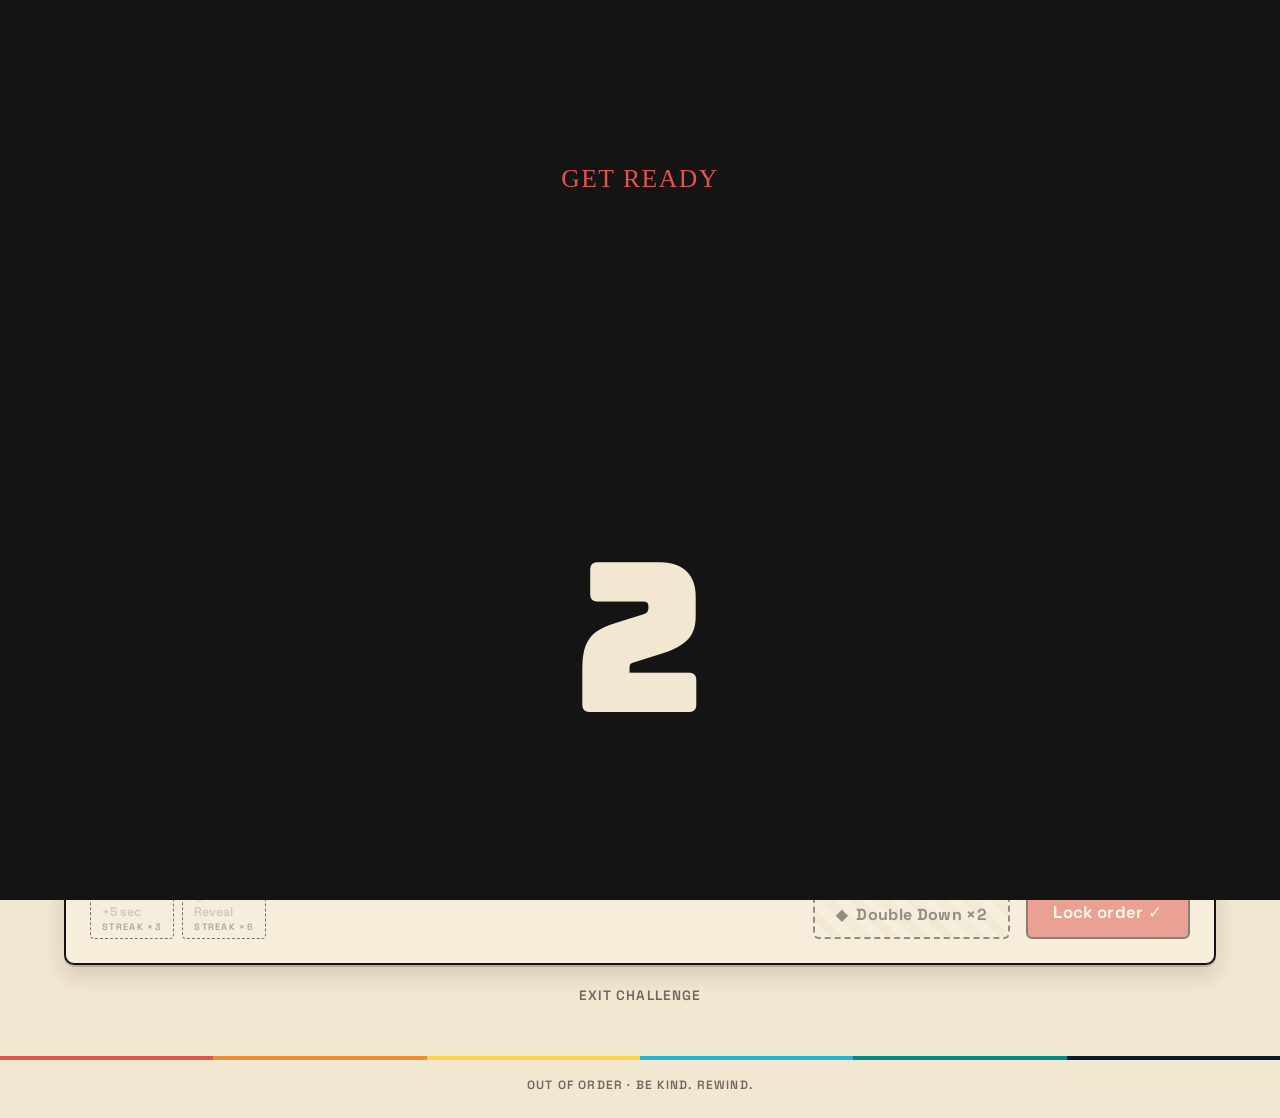
==== commit 979282b6: "Playtest feedback: timer bar, theme-pure content, retiming, BA redrag, My Archive Based on the first" ====
--- a/out-of-order/game.html
+++ b/out-of-order/game.html
@@ -81,11 +81,13 @@
       </div>
     </section>
 
-    <!-- round progress -->
+    <!-- time remaining — big and visible; drains as the round's clock runs
+         down and turns red in the last 3 seconds. The exact number is also
+         in the HUD above (Timer), so this bar is decorative for screen readers. -->
     <div class="rprogress">
-      <span class="meta rprogress__label">Round progress</span>
-      <div class="rprogress__track">
-        <div class="rprogress__fill" data-progress-fill style="width:10%"></div>
+      <span class="meta rprogress__label">Time remaining</span>
+      <div class="rprogress__track" aria-hidden="true">
+        <div class="rprogress__fill" data-progress-fill style="width:100%"></div>
       </div>
     </div>
 
@@ -187,6 +189,12 @@
 
       <p class="results__title-award" data-results-award>Casual Viewer</p>
 
+      <!-- shown only when this run's score crossed a collectible's threshold -->
+      <div class="results__unlocked" data-results-unlocked hidden>
+        <p class="meta results__unlocked-label">New in My Archive</p>
+        <div class="results__unlocked-items" data-results-unlocked-items></div>
+      </div>
+
       <div class="tape-artifact" aria-label="Your archive tape">
         <span class="tape-artifact__stripe" aria-hidden="true"></span>
         <p class="tape-artifact__brand">OUT OF ORDER</p>
--- a/out-of-order/css/style.css
+++ b/out-of-order/css/style.css
@@ -784,6 +784,36 @@
 /* archive / shelf block */
 .home__archive-shelf { display: grid; grid-template-columns: minmax(0, 1fr); gap: var(--space-2); }
 
+/* ---- My Archive : Beta collectibles shelf ----
+   A 12-slot grid. Only 2 slots can ever hold something in this Beta; the
+   rest are always locked "coming soon" placeholders — never a complete set. */
+.archive-collection { margin-top: var(--space-2); }
+.archive-collection__status { color: rgba(20, 20, 20, 0.7); font-size: 0.9rem; margin-bottom: var(--space-2); }
+.archive-collection__grid {
+  display: grid;
+  grid-template-columns: repeat(4, minmax(0, 1fr));
+  gap: var(--space-1);
+}
+.collection-slot {
+  aspect-ratio: 3 / 4;
+  display: grid;
+  place-items: center;
+  gap: 4px;
+  text-align: center;
+  padding: 6px;
+  border: 1px solid var(--color-ink);
+  border-radius: 8px;
+  background: var(--color-label);
+}
+.collection-slot--locked {
+  background: repeating-linear-gradient(135deg, rgba(20, 20, 20, 0.05) 0 8px, rgba(20, 20, 20, 0.1) 8px 16px);
+  color: rgba(20, 20, 20, 0.4);
+}
+.collection-slot--unlocked { border: var(--border-ink); border-color: var(--theme-primary); }
+.collection-slot__mark { font-family: var(--font-display); font-size: 1.4rem; }
+.collection-slot__img { max-width: 80%; max-height: 65%; object-fit: contain; }
+.collection-slot__label { font-size: 0.58rem; text-transform: uppercase; letter-spacing: 0.05em; }
+
 /* Memory of the Day — small archive note under the VHS case */
 .memory {
   display: flex;
@@ -859,17 +889,31 @@
 .hud__value--score { font-family: var(--font-display); font-size: 1.2rem; color: var(--theme-primary); }
 .hud__heat { text-transform: uppercase; letter-spacing: 0.04em; }
 
-/* ---- round progress ---- */
-.rprogress { display: grid; gap: 4px; }
-.rprogress__label { font-size: 0.62rem; color: rgba(20, 20, 20, 0.6); }
+/* ---- time remaining bar ----
+   Repurposed from a thin "round progress" strip into a big, hard-to-miss
+   clock: it drains from full to empty over the round's own timer, and
+   turns red in the last 3 seconds as a last call to answer. */
+.rprogress { display: grid; gap: 6px; margin-bottom: var(--space-1); }
+.rprogress__label {
+  font-size: 0.75rem;
+  font-weight: 700;
+  letter-spacing: 0.08em;
+  text-transform: uppercase;
+  color: rgba(20, 20, 20, 0.7);
+}
 .rprogress__track {
-  height: 8px;
-  background: rgba(20, 20, 20, 0.12);
-  border: 1px solid var(--color-ink);
+  height: 22px;
+  background: rgba(20, 20, 20, 0.1);
+  border: var(--border-ink);
   border-radius: var(--radius-pill);
   overflow: hidden;
 }
-.rprogress__fill { height: 100%; background: var(--theme-secondary); transition: width 250ms ease; }
+.rprogress__fill {
+  height: 100%;
+  background: var(--theme-secondary);
+  transition: width 1s linear, background-color 200ms ease;
+}
+.rprogress__fill--danger { background: var(--color-coral); }
 
 /* ---- challenge panel : the visual focus ---- */
 .challenge {
@@ -1095,20 +1139,40 @@
 .order-list--revealing .order-card { cursor: pointer; outline: 2px dashed var(--color-cyan); outline-offset: 2px; }
 
 
-/* ---- MECHANIC 02 : BEFORE / AFTER ---- */
+/* ---- MECHANIC 02 : BEFORE / AFTER ----
+   A single draggable tag (BEFORE or AFTER, chosen per round) sits above two
+   title cards. Drag the tag onto a card, or just click/tap the card — both
+   do the same thing. */
+.ba__tag-row { display: flex; justify-content: center; margin-bottom: var(--space-2); }
+.ba__tag {
+  display: inline-flex;
+  align-items: center;
+  gap: 0.4rem;
+  padding: 0.6rem 1.4rem;
+  font-family: var(--font-display);
+  font-size: 1.1rem;
+  letter-spacing: 0.04em;
+  color: var(--color-bg);
+  background: var(--color-ink);
+  border-radius: var(--radius-pill);
+  box-shadow: var(--shadow-hard);
+  cursor: grab;
+}
+.ba__tag:active { cursor: grabbing; }
+
 .ba__row {
   display: grid;
   gap: var(--space-2);
-  align-items: center;
-  grid-template-columns: 1fr;
-}
-.ba__vs { text-align: center; }
-.ba__vs .meta { color: rgba(20, 20, 20, 0.5); }
-.ba__q { display: block; font-family: var(--font-display); font-size: 2rem; line-height: 1; }
+  align-items: stretch;
+  grid-template-columns: minmax(0, 1fr) minmax(0, 1fr);
+}
 
 .ba-card {
   display: flex;
   flex-direction: column;
+  width: 100%;
+  text-align: left;
+  font: inherit;
   background: #fbf6e9;
   border: var(--border-ink);
   border-top: 10px solid var(--card-color, var(--color-coral));
@@ -1116,10 +1180,11 @@
   box-shadow: var(--shadow-card);
   padding: var(--space-2);
   overflow: hidden;
-}
-.ba-card--hi { background: #fff; }
-.ba-card__tag { color: rgba(20, 20, 20, 0.45); }
-.ba-card--hi .ba-card__tag { color: var(--theme-primary); }
+  cursor: pointer;
+  transition: transform 150ms ease, box-shadow 150ms ease;
+}
+.ba-card:hover:not(:disabled) { transform: translate(-1px, -1px); }
+.ba-card:disabled { cursor: not-allowed; }
 .ba-card__art {
   margin: 0.5rem 0;
   aspect-ratio: 16 / 9;
@@ -1133,34 +1198,33 @@
 .ba-card__title { font-family: var(--font-display); font-size: 1.2rem; line-height: 1.05; }
 .ba-card__cat { color: rgba(20, 20, 20, 0.55); margin-top: 0.25rem; }
 
-.ba__choices {
-  display: grid;
-  grid-template-columns: 1fr 1fr;
-  gap: var(--space-2);
-  margin-top: var(--space-3);
-}
-.ba__btn {
-  display: inline-flex;
-  align-items: center;
-  justify-content: center;
-  gap: 0.5rem;
-  min-height: 64px;
-  font-family: var(--font-display);
-  font-size: 1.15rem;
-  text-transform: uppercase;
-  color: var(--color-ink);
+/* ✓ / ✕ mark, revealed alongside the outline so correctness is never
+   colour-only */
+.ba-card__mark {
+  position: absolute;
+  top: 6px; right: 6px;
+  z-index: 4;
+  display: none;
+  width: 1.7rem; height: 1.7rem;
+  place-items: center;
+  font-weight: 700;
+  border: 2px solid var(--color-ink);
+  border-radius: 50%;
   background: var(--color-label);
-  border: var(--border-ink);
-  border-radius: 10px;
-  box-shadow: var(--shadow-hard);
-  cursor: pointer;
-  transition: transform 150ms ease;
-}
-.ba__btn:hover:not(:disabled) { transform: translate(-1px, -1px); }
-.ba__btn:disabled { cursor: not-allowed; }
-.ba__btn--on { background: var(--color-ink); color: var(--color-bg); }
-.ba__btn--right { outline: 3px solid var(--color-teal); outline-offset: 2px; }
-.ba__btn--wrong.ba__btn--on { background: var(--color-coral); color: #fff; }
+}
+.ba-card--right .ba-card__mark,
+.ba-card--wrong .ba-card__mark { display: grid; }
+.ba-card--right .ba-card__mark { background: var(--color-teal); color: #fff; }
+.ba-card--wrong .ba-card__mark { background: var(--color-coral); color: #fff; }
+
+/* drag-hover target + chosen / right / wrong states (icon+text+outline —
+   never colour alone) */
+.ba-card--dragover { outline: 3px dashed var(--theme-primary); outline-offset: 2px; }
+.ba-card--on { background: var(--color-ink); color: var(--color-bg); }
+.ba-card--on .ba-card__cat { color: rgba(247, 239, 221, 0.7); }
+.ba-card--right { outline: 3px solid var(--color-teal); outline-offset: 2px; }
+.ba-card--wrong.ba-card--on { background: var(--color-coral); color: #fff; }
+.ba-card--wrong.ba-card--on .ba-card__cat { color: rgba(255, 255, 255, 0.8); }
 
 
 /* ---- MECHANIC 03 : INSERT ---- */
@@ -1572,6 +1636,21 @@
 .results__actions { display: flex; flex-wrap: wrap; gap: var(--space-2); justify-content: center; margin-top: var(--space-3); }
 .results__copied { margin-top: var(--space-2); color: var(--color-teal); font-weight: 600; }
 
+/* shown only when a run's score just crossed a collectible's threshold */
+.results__unlocked {
+  margin: var(--space-2) auto 0;
+  max-width: 300px;
+  border: var(--border-ink);
+  border-radius: var(--radius-card);
+  background: rgba(247, 239, 221, 0.9);
+  padding: var(--space-2);
+}
+.results__unlocked-label { color: var(--theme-primary); margin-bottom: 0.3rem; }
+.results__unlocked-items { display: flex; flex-wrap: wrap; gap: var(--space-2); justify-content: center; }
+.unlocked-item { display: grid; place-items: center; gap: 2px; width: 90px; }
+.unlocked-item__img { max-width: 80%; max-height: 70px; object-fit: contain; }
+.unlocked-item__name { font-size: 0.75rem; font-weight: 700; }
+
 /* VHS tape "collectible" on the results screen */
 .tape-artifact {
   position: relative;
@@ -1695,9 +1774,8 @@
    ========================================================================== */
 @media (min-width: 768px) {
   .steps { grid-template-columns: repeat(2, 1fr); }
-  .type-grid { grid-template-columns: repeat(3, 1fr); }
+  .type-grid { grid-template-columns: repeat(2, 1fr); }
   .site-nav__brand { font-size: 1.5rem; }
-  .ba__row { grid-template-columns: 1fr auto 1fr; }
 }
 
 @media (min-width: 1024px) {
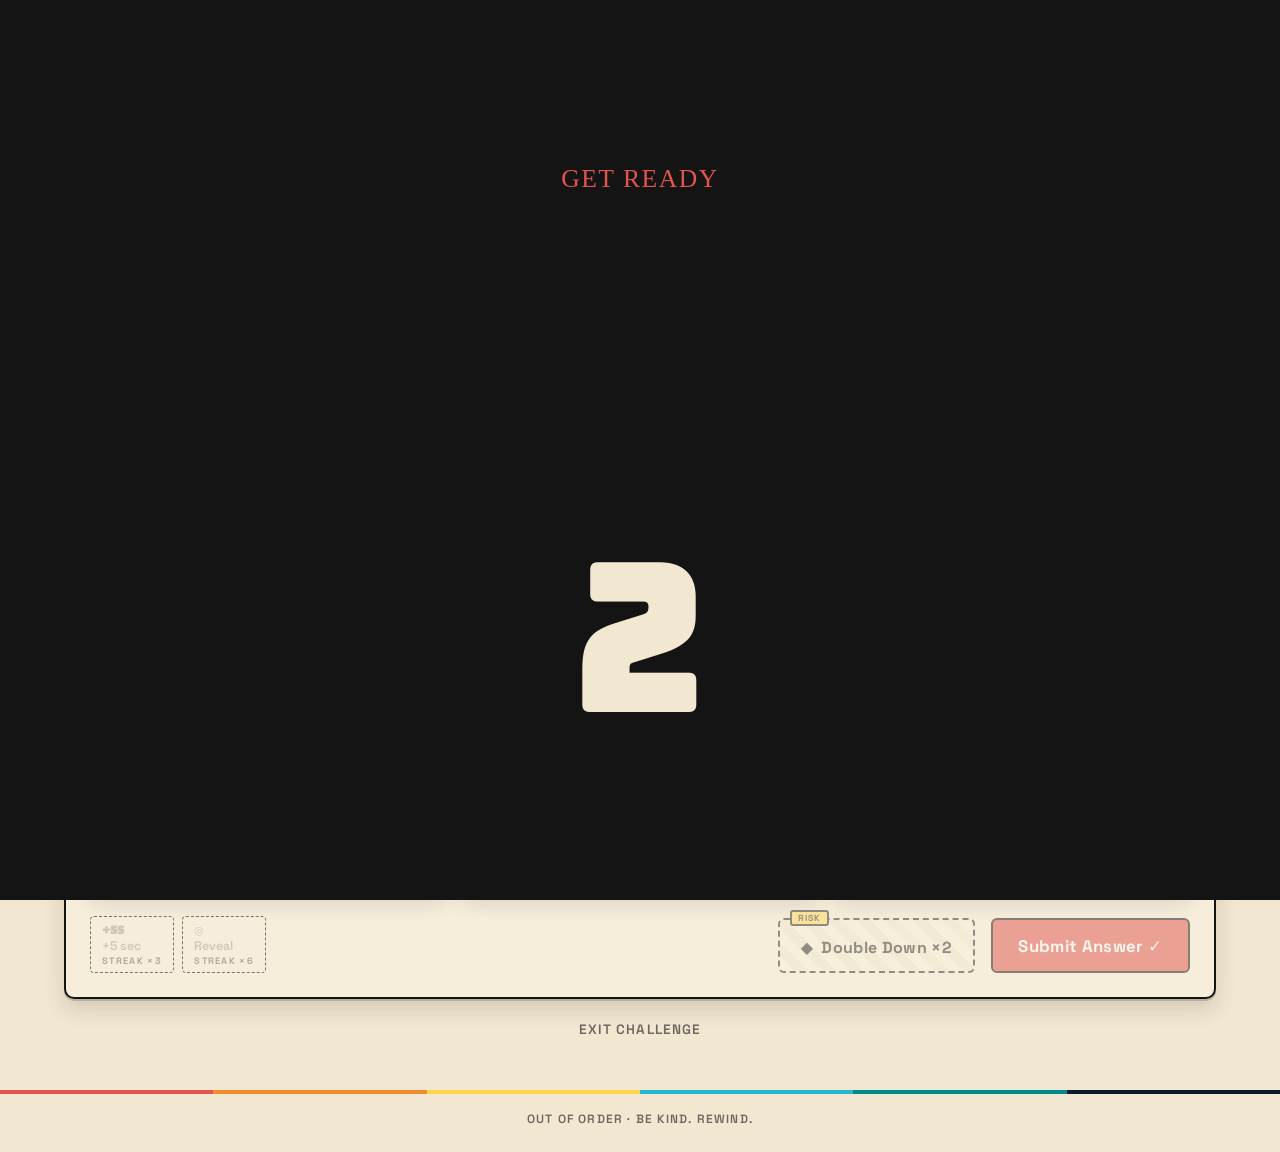
==== commit d71b570d: "Stage A (post user-testing redesign): timers, 3-card Timeline, partial scoring First stage of the po" ====
--- a/out-of-order/game.html
+++ b/out-of-order/game.html
@@ -66,7 +66,7 @@
         </div>
         <div class="hud__group hud__group--right">
           <div class="hud__cell">
-            <span class="hud__label">Timer</span>
+            <span class="hud__label">Speed Bonus Timer</span>
             <span class="hud__value hud__value--timer" data-hud-timer>00:15</span>
           </div>
           <div class="hud__cell">
@@ -127,7 +127,7 @@
             <span class="btn__icon" aria-hidden="true">&#9670;</span>
             <span data-dd-label>Double Down &times;2</span>
           </button>
-          <button type="button" class="btn btn--lock" data-submit>Lock order &check;</button>
+          <button type="button" class="btn btn--lock" data-submit>Submit Answer &check;</button>
         </div>
       </div>
     </section>
@@ -149,6 +149,8 @@
           <h2 id="feedback-heading" class="feedback__title" data-feedback-title>Timeline locked</h2>
           <span class="feedback__stamp" data-feedback-stamp>Archive verified</span>
         </div>
+        <!-- Timeline rounds only: "2 / 3 relationships correct" -->
+        <p class="feedback__subtitle" data-feedback-subtitle hidden></p>
 
         <ol class="feedback__timeline" data-feedback-timeline></ol>
 
--- a/out-of-order/css/style.css
+++ b/out-of-order/css/style.css
@@ -999,6 +999,39 @@
 }
 
 /* ---- the ORDER card row ---- */
+/* persistent direction guide above every Timeline round — which end is
+   oldest is never left to guesswork */
+.timeline-direction {
+  display: flex;
+  align-items: center;
+  gap: var(--space-2);
+  margin-bottom: var(--space-2);
+}
+.timeline-direction__end {
+  font-size: 0.72rem;
+  font-weight: 700;
+  letter-spacing: 0.06em;
+  text-transform: uppercase;
+  color: rgba(20, 20, 20, 0.65);
+  white-space: nowrap;
+}
+.timeline-direction__line {
+  flex: 1;
+  position: relative;
+  height: 1px;
+  background: rgba(20, 20, 20, 0.25);
+}
+.timeline-direction__arrow {
+  position: absolute;
+  right: -2px;
+  top: 50%;
+  transform: translateY(-50%);
+  color: var(--theme-primary);
+  font-weight: 700;
+  font-size: 1rem;
+  line-height: 1;
+}
+
 .order-list {
   display: grid;
   gap: var(--space-2);
@@ -1059,6 +1092,14 @@
   line-height: 1.15;
   padding: 0.6rem 0.6rem 0.4rem;
   flex: 1;
+}
+
+/* remake/reboot/version disambiguator — e.g. "Dune (Villeneuve Film)".
+   Only titles that need it carry one; never reveals the release year. */
+.version-label {
+  font-weight: 500;
+  font-size: 0.8em;
+  color: rgba(20, 20, 20, 0.55);
 }
 
 /* release-year tag (hidden until REVEAL or feedback) — shared by all 3 types */
@@ -1522,6 +1563,7 @@
 @keyframes feedback-pop { from { transform: translateY(10px); } to { transform: translateY(0); } }
 
 .feedback--correct .feedback__box { border-left-color: var(--color-teal); }
+.feedback--partial .feedback__box { border-left-color: var(--color-orange); }
 .feedback--incorrect .feedback__box { border-left-color: var(--color-coral); }
 
 /* wrong answer: the pop-up does a brief VHS-tracking wobble instead of the pop */
@@ -1542,8 +1584,10 @@
   font-weight: 700;
 }
 .feedback--correct .feedback__mark { background: var(--color-teal); color: #fff; }
+.feedback--partial .feedback__mark { background: var(--color-orange); color: #fff; }
 .feedback--incorrect .feedback__mark { background: var(--color-coral); color: #fff; }
 .feedback__title { font-family: var(--font-display); font-size: clamp(1.2rem, 5vw, 1.8rem); }
+.feedback__subtitle { color: rgba(20, 20, 20, 0.65); font-weight: 600; margin-top: -0.3rem; }
 .feedback__stamp {
   margin-left: auto;
   font-family: var(--font-marker);
@@ -1555,6 +1599,7 @@
   transform: rotate(-3deg);
 }
 .feedback--correct .feedback__stamp { color: var(--color-teal); border-color: var(--color-teal); }
+.feedback--partial .feedback__stamp { color: var(--color-orange); border-color: var(--color-orange); }
 .feedback--incorrect .feedback__stamp { color: var(--color-coral); border-color: var(--color-coral); }
 
 .feedback__timeline {
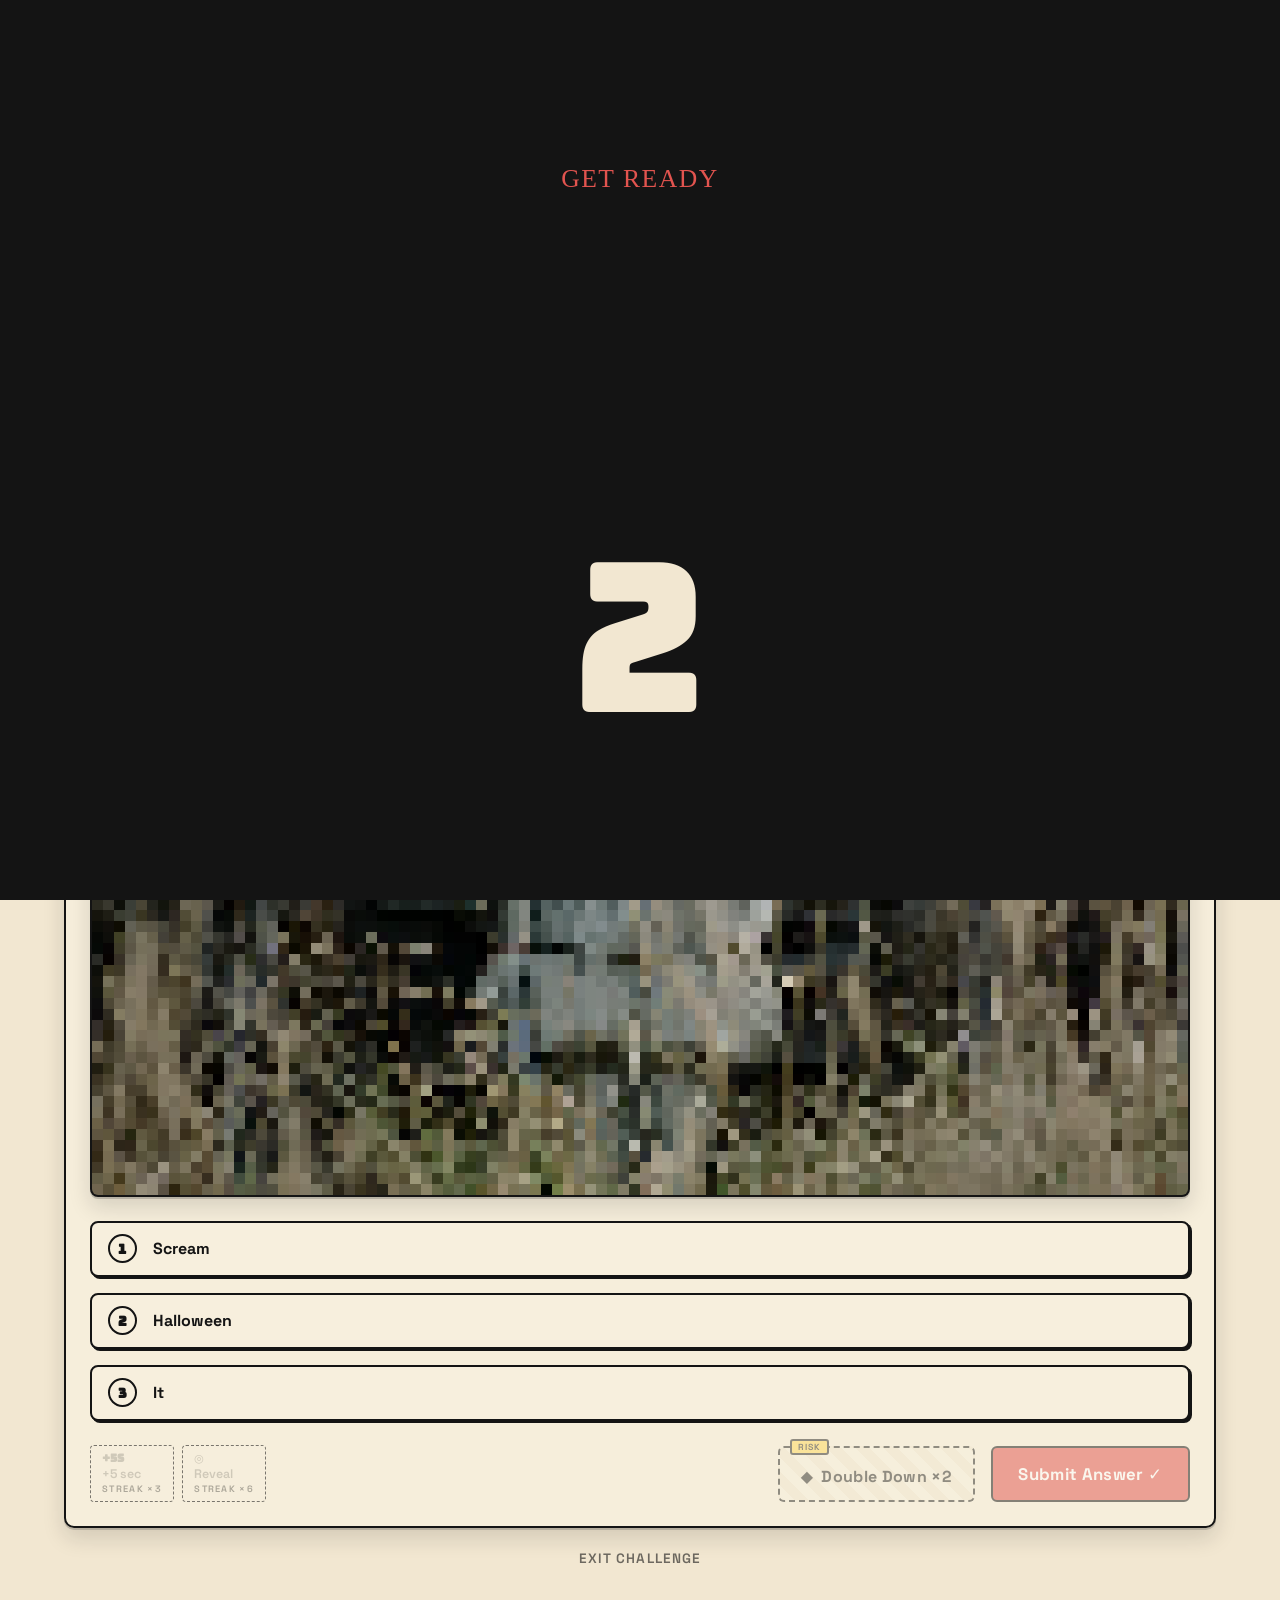
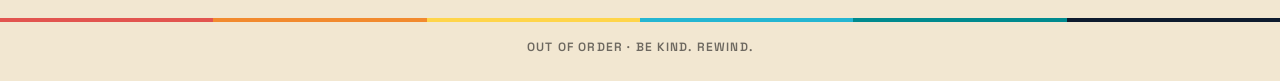
==== commit 2ab92b1f: "Stage C (post user-testing redesign): Daily Theme UX + Beta Theme switcher Third stage of the post-t" ====
--- a/out-of-order/game.html
+++ b/out-of-order/game.html
@@ -97,6 +97,7 @@
     <section class="challenge" aria-labelledby="challenge-heading" data-challenge>
       <div class="challenge__head">
         <p class="meta challenge__tag" data-challenge-tag>Today's Archive &middot; Round 01</p>
+        <span class="challenge__badge meta" data-challenge-badge>Themed Round</span>
         <span class="challenge__count meta" data-challenge-count>3 Cards</span>
       </div>
 
--- a/out-of-order/css/style.css
+++ b/out-of-order/css/style.css
@@ -540,22 +540,14 @@
 .spine--ink { color: var(--color-ink); }
 .spine--ink .spine__tag { border-color: rgba(20, 20, 20, 0.5); }
 
-/* a spine that switches the page to its edition — a real <button> */
-.spine--switch {
-  appearance: none;
-  -webkit-appearance: none;
-  font: inherit;
-  cursor: pointer;
-  transition: transform 150ms ease, box-shadow 150ms ease;
-}
-.spine--switch:hover,
-.spine--switch:focus-visible { transform: translateY(-8px); }        /* pulls out like a tape */
-.spine--switch[aria-pressed="true"] {
-  transform: translateY(-12px);
+/* the tape matching TODAY's edition — pulled out and outlined, like it's
+   already queued up in the machine. The shelf is decorative for everyone
+   (see renderShelf()); this is the only thing that changes on it. */
+.spine--today {
+  transform: translateY(-10px);
   box-shadow: 0 0 0 3px var(--color-ink), 0 12px 18px rgba(20, 20, 20, 0.3);
 }
-/* the active edition's "VHS" tag flips to a filled marker */
-.spine--switch[aria-pressed="true"] .spine__tag {
+.spine--today .spine__tag {
   background: var(--color-ink);
   color: #fff;
   border-color: var(--color-ink);
@@ -618,6 +610,13 @@
   color: var(--theme-primary);
   margin-top: var(--space-1);
 }
+.vhs-case__tagline {
+  font-family: var(--font-marker);
+  font-size: 1rem;
+  color: rgba(247, 239, 221, 0.9);
+  margin-top: 2px;
+}
+.vhs-case__mix { color: rgba(247, 239, 221, 0.6); margin-bottom: var(--space-1); }
 .vhs-case__motifs { color: rgba(247, 239, 221, 0.75); }
 .vhs-case__facts {
   display: flex;
@@ -762,6 +761,34 @@
 }
 
 .home__actions { display: flex; flex-wrap: wrap; gap: var(--space-2); }
+.home__cta-note { margin-top: 0.5rem; color: rgba(20, 20, 20, 0.6); }
+
+/* ---- Beta Theme switcher — testers only, hidden unless ?beta=true ---- */
+.beta-theme {
+  margin-top: var(--space-2);
+  display: flex;
+  flex-wrap: wrap;
+  align-items: center;
+  gap: var(--space-2);
+  padding: var(--space-2);
+  border: 2px dashed rgba(20, 20, 20, 0.35);
+  border-radius: 8px;
+  max-width: 460px;
+}
+.beta-theme__label { color: rgba(20, 20, 20, 0.6); flex-basis: 100%; }
+.beta-theme__buttons { display: flex; gap: 0.5rem; }
+.beta-theme__btn {
+  padding: 0.4rem 0.9rem;
+  font-family: var(--font-ui);
+  font-weight: 700;
+  font-size: 0.85rem;
+  color: var(--color-ink);
+  background: var(--color-label);
+  border: var(--border-ink);
+  border-radius: var(--radius-pill);
+  cursor: pointer;
+}
+.beta-theme__btn[aria-pressed="true"] { background: var(--color-ink); color: #fff; }
 
 /* Personal best box */
 .best {
@@ -950,6 +977,19 @@
   border: 1px solid var(--color-ink);
   border-radius: var(--radius-pill);
   padding: 2px 10px;
+}
+/* Themed Round (theme accent) vs Archive Wildcard (neutral) — explains why
+   an off-theme title can show up during today's edition */
+.challenge__badge {
+  border: 1px solid var(--theme-primary);
+  color: var(--theme-primary);
+  border-radius: var(--radius-pill);
+  padding: 2px 10px;
+  font-weight: 700;
+}
+.challenge__badge--wildcard {
+  border-color: rgba(20, 20, 20, 0.4);
+  color: rgba(20, 20, 20, 0.6);
 }
 
 .challenge__instruction {
@@ -1180,35 +1220,18 @@
 .order-list--revealing .order-card { cursor: pointer; outline: 2px dashed var(--color-cyan); outline-offset: 2px; }
 
 
-/* ---- MECHANIC 02 : BEFORE / AFTER ----
-   A single draggable tag (BEFORE or AFTER, chosen per round) sits above two
-   title cards. Drag the tag onto a card, or just click/tap the card — both
-   do the same thing. */
-.ba__tag-row { display: flex; justify-content: center; margin-bottom: var(--space-2); }
-.ba__tag {
-  display: inline-flex;
-  align-items: center;
-  gap: 0.4rem;
-  padding: 0.6rem 1.4rem;
-  font-family: var(--font-display);
-  font-size: 1.1rem;
-  letter-spacing: 0.04em;
-  color: var(--color-bg);
-  background: var(--color-ink);
-  border-radius: var(--radius-pill);
-  box-shadow: var(--shadow-hard);
-  cursor: grab;
-}
-.ba__tag:active { cursor: grabbing; }
-
-.ba__row {
+/* ---- MECHANIC 02 : WHICH CAME FIRST ----
+   Two title cards. Tap the one that came out first, then Submit Answer.
+   (Was Before/After — the drag tag is gone, the question is now always
+   the same one, so there's nothing left to interpret.) */
+.wcf__row {
   display: grid;
   gap: var(--space-2);
   align-items: stretch;
   grid-template-columns: minmax(0, 1fr) minmax(0, 1fr);
 }
 
-.ba-card {
+.wcf-card {
   display: flex;
   flex-direction: column;
   width: 100%;
@@ -1224,24 +1247,24 @@
   cursor: pointer;
   transition: transform 150ms ease, box-shadow 150ms ease;
 }
-.ba-card:hover:not(:disabled) { transform: translate(-1px, -1px); }
-.ba-card:disabled { cursor: not-allowed; }
-.ba-card__art {
+.wcf-card:hover:not(:disabled) { transform: translate(-1px, -1px); }
+.wcf-card:disabled { cursor: not-allowed; }
+.wcf-card__art {
   margin: 0.5rem 0;
   aspect-ratio: 16 / 9;
   border: var(--border-ink);
   border-radius: 6px;
 }
-.ba-card__art::before {
+.wcf-card__art::before {
   background: linear-gradient(150deg, var(--card-color, var(--color-coral)) 0 55%, rgba(20, 20, 20, 0.55) 55% 100%);
   opacity: 1;
 }
-.ba-card__title { font-family: var(--font-display); font-size: 1.2rem; line-height: 1.05; }
-.ba-card__cat { color: rgba(20, 20, 20, 0.55); margin-top: 0.25rem; }
+.wcf-card__title { font-family: var(--font-display); font-size: 1.2rem; line-height: 1.05; }
+.wcf-card__cat { color: rgba(20, 20, 20, 0.55); margin-top: 0.25rem; }
 
 /* ✓ / ✕ mark, revealed alongside the outline so correctness is never
    colour-only */
-.ba-card__mark {
+.wcf-card__mark {
   position: absolute;
   top: 6px; right: 6px;
   z-index: 4;
@@ -1253,19 +1276,16 @@
   border-radius: 50%;
   background: var(--color-label);
 }
-.ba-card--right .ba-card__mark,
-.ba-card--wrong .ba-card__mark { display: grid; }
-.ba-card--right .ba-card__mark { background: var(--color-teal); color: #fff; }
-.ba-card--wrong .ba-card__mark { background: var(--color-coral); color: #fff; }
-
-/* drag-hover target + chosen / right / wrong states (icon+text+outline —
-   never colour alone) */
-.ba-card--dragover { outline: 3px dashed var(--theme-primary); outline-offset: 2px; }
-.ba-card--on { background: var(--color-ink); color: var(--color-bg); }
-.ba-card--on .ba-card__cat { color: rgba(247, 239, 221, 0.7); }
-.ba-card--right { outline: 3px solid var(--color-teal); outline-offset: 2px; }
-.ba-card--wrong.ba-card--on { background: var(--color-coral); color: #fff; }
-.ba-card--wrong.ba-card--on .ba-card__cat { color: rgba(255, 255, 255, 0.8); }
+.wcf-card--right .wcf-card__mark,
+.wcf-card--wrong .wcf-card__mark { display: grid; }
+.wcf-card--right .wcf-card__mark { background: var(--color-teal); color: #fff; }
+.wcf-card--wrong .wcf-card__mark { background: var(--color-coral); color: #fff; }
+
+.wcf-card--on { background: var(--color-ink); color: var(--color-bg); }
+.wcf-card--on .wcf-card__cat { color: rgba(247, 239, 221, 0.7); }
+.wcf-card--right { outline: 3px solid var(--color-teal); outline-offset: 2px; }
+.wcf-card--wrong.wcf-card--on { background: var(--color-coral); color: #fff; }
+.wcf-card--wrong.wcf-card--on .wcf-card__cat { color: rgba(255, 255, 255, 0.8); }
 
 
 /* ---- MECHANIC 03 : INSERT ---- */
@@ -1421,6 +1441,116 @@
 .quote-option--wrong.quote-option--on { background: var(--color-coral); color: #fff; }
 .quote-option--out { opacity: 0.3; text-decoration: line-through; cursor: not-allowed; }
 
+/* ---- MECHANIC 05 : ODD ONE OUT ----
+   4 titles in a 2x2 grid at every width (never 1 column) — tap the one
+   that doesn't belong. */
+.ooo__grid {
+  display: grid;
+  grid-template-columns: minmax(0, 1fr) minmax(0, 1fr);
+  gap: var(--space-2);
+}
+.ooo-card {
+  position: relative;
+  display: flex;
+  flex-direction: column;
+  width: 100%;
+  text-align: left;
+  font: inherit;
+  background: #fbf6e9;
+  border: var(--border-ink);
+  border-top: 8px solid var(--card-color, var(--color-coral));
+  border-radius: 10px;
+  box-shadow: var(--shadow-card);
+  padding: var(--space-1);
+  overflow: hidden;
+  cursor: pointer;
+  transition: transform 150ms ease;
+}
+.ooo-card:hover:not(:disabled) { transform: translate(-1px, -1px); }
+.ooo-card:disabled { cursor: not-allowed; }
+.ooo-card__art { aspect-ratio: 16 / 9; border: var(--border-ink); border-radius: 6px; }
+.ooo-card__art::before {
+  background: linear-gradient(150deg, var(--card-color, var(--color-coral)) 0 55%, rgba(20, 20, 20, 0.55) 55% 100%);
+  opacity: 1;
+}
+.ooo-card__title { font-weight: 700; font-size: 0.85rem; line-height: 1.15; padding: 0.4rem 0.2rem 0.1rem; }
+
+.ooo-card__mark {
+  position: absolute;
+  top: 6px; right: 6px;
+  z-index: 4;
+  display: none;
+  width: 1.6rem; height: 1.6rem;
+  place-items: center;
+  font-weight: 700;
+  border: 2px solid var(--color-ink);
+  border-radius: 50%;
+  background: var(--color-label);
+}
+.ooo-card--right .ooo-card__mark,
+.ooo-card--wrong .ooo-card__mark { display: grid; }
+.ooo-card--right .ooo-card__mark { background: var(--color-teal); color: #fff; }
+.ooo-card--wrong .ooo-card__mark { background: var(--color-coral); color: #fff; }
+
+.ooo-card--on { background: var(--color-ink); color: var(--color-bg); }
+.ooo-card--right { outline: 3px solid var(--color-teal); outline-offset: 2px; }
+.ooo-card--wrong.ooo-card--on { background: var(--color-coral); color: #fff; }
+.ooo-card--out { opacity: 0.35; cursor: not-allowed; }
+
+/* ---- MECHANIC 06 : PIXEL SCENE ("Recognize This Scene?") ----
+   One large supplied image + 3 answer options, styled exactly like QUOTE
+   (same options list, an image instead of a line of dialogue). */
+.pixel-scene {
+  border: var(--border-ink);
+  border-radius: 8px;
+  overflow: hidden;
+  box-shadow: var(--shadow-card);
+  background: var(--color-ink);
+}
+.pixel-scene__img {
+  display: block;
+  width: 100%;
+  height: auto;
+  image-rendering: pixelated;
+}
+.pixel-scene-options { display: grid; gap: var(--space-2); margin-top: var(--space-3); }
+.pixel-scene-opt {
+  display: flex;
+  align-items: center;
+  gap: var(--space-2);
+  width: 100%;
+  min-height: 56px;
+  padding: 0.7rem 1rem;
+  text-align: left;
+  font-family: var(--font-ui);
+  font-weight: 700;
+  font-size: 1rem;
+  color: var(--color-ink);
+  background: var(--color-label);
+  border: var(--border-ink);
+  border-radius: 8px;
+  box-shadow: 2px 2px 0 var(--color-ink);
+  cursor: pointer;
+  transition: transform 150ms ease, background-color 150ms ease;
+}
+.pixel-scene-opt:hover:not(:disabled) { transform: translate(-1px, -1px); background: #fbf3df; }
+.pixel-scene-opt__letter {
+  flex: none;
+  display: grid;
+  place-items: center;
+  width: 1.8rem; height: 1.8rem;
+  font-family: var(--font-display);
+  font-size: 0.85rem;
+  border: 2px solid var(--color-ink);
+  border-radius: 50%;
+}
+.pixel-scene-opt--on { background: var(--color-ink); color: var(--color-bg); }
+.pixel-scene-opt--on .pixel-scene-opt__letter { border-color: var(--color-bg); }
+.pixel-scene-opt--right { outline: 3px solid var(--color-teal); outline-offset: 2px; }
+.pixel-scene-opt--right .pixel-scene-opt__letter { background: var(--color-teal); color: #fff; border-color: var(--color-teal); }
+.pixel-scene-opt--wrong.pixel-scene-opt--on { background: var(--color-coral); color: #fff; }
+.pixel-scene-opt--out { opacity: 0.3; text-decoration: line-through; cursor: not-allowed; }
+
 /* ---- action row : power-ups + double down + lock ---- */
 .challenge__actions {
   display: flex;
@@ -1826,6 +1956,7 @@
 @media (min-width: 1024px) {
   /* Home becomes two columns: hero | Today's Archive */
   .home { grid-template-columns: minmax(0, 1fr) minmax(0, 1.05fr); align-items: start; }
+  .type-grid { grid-template-columns: repeat(3, 1fr); }   /* 5 challenge types: 3 + 2 */
 }
 
 /* ---- Game page: stack the card row and the action row on small screens ---- */
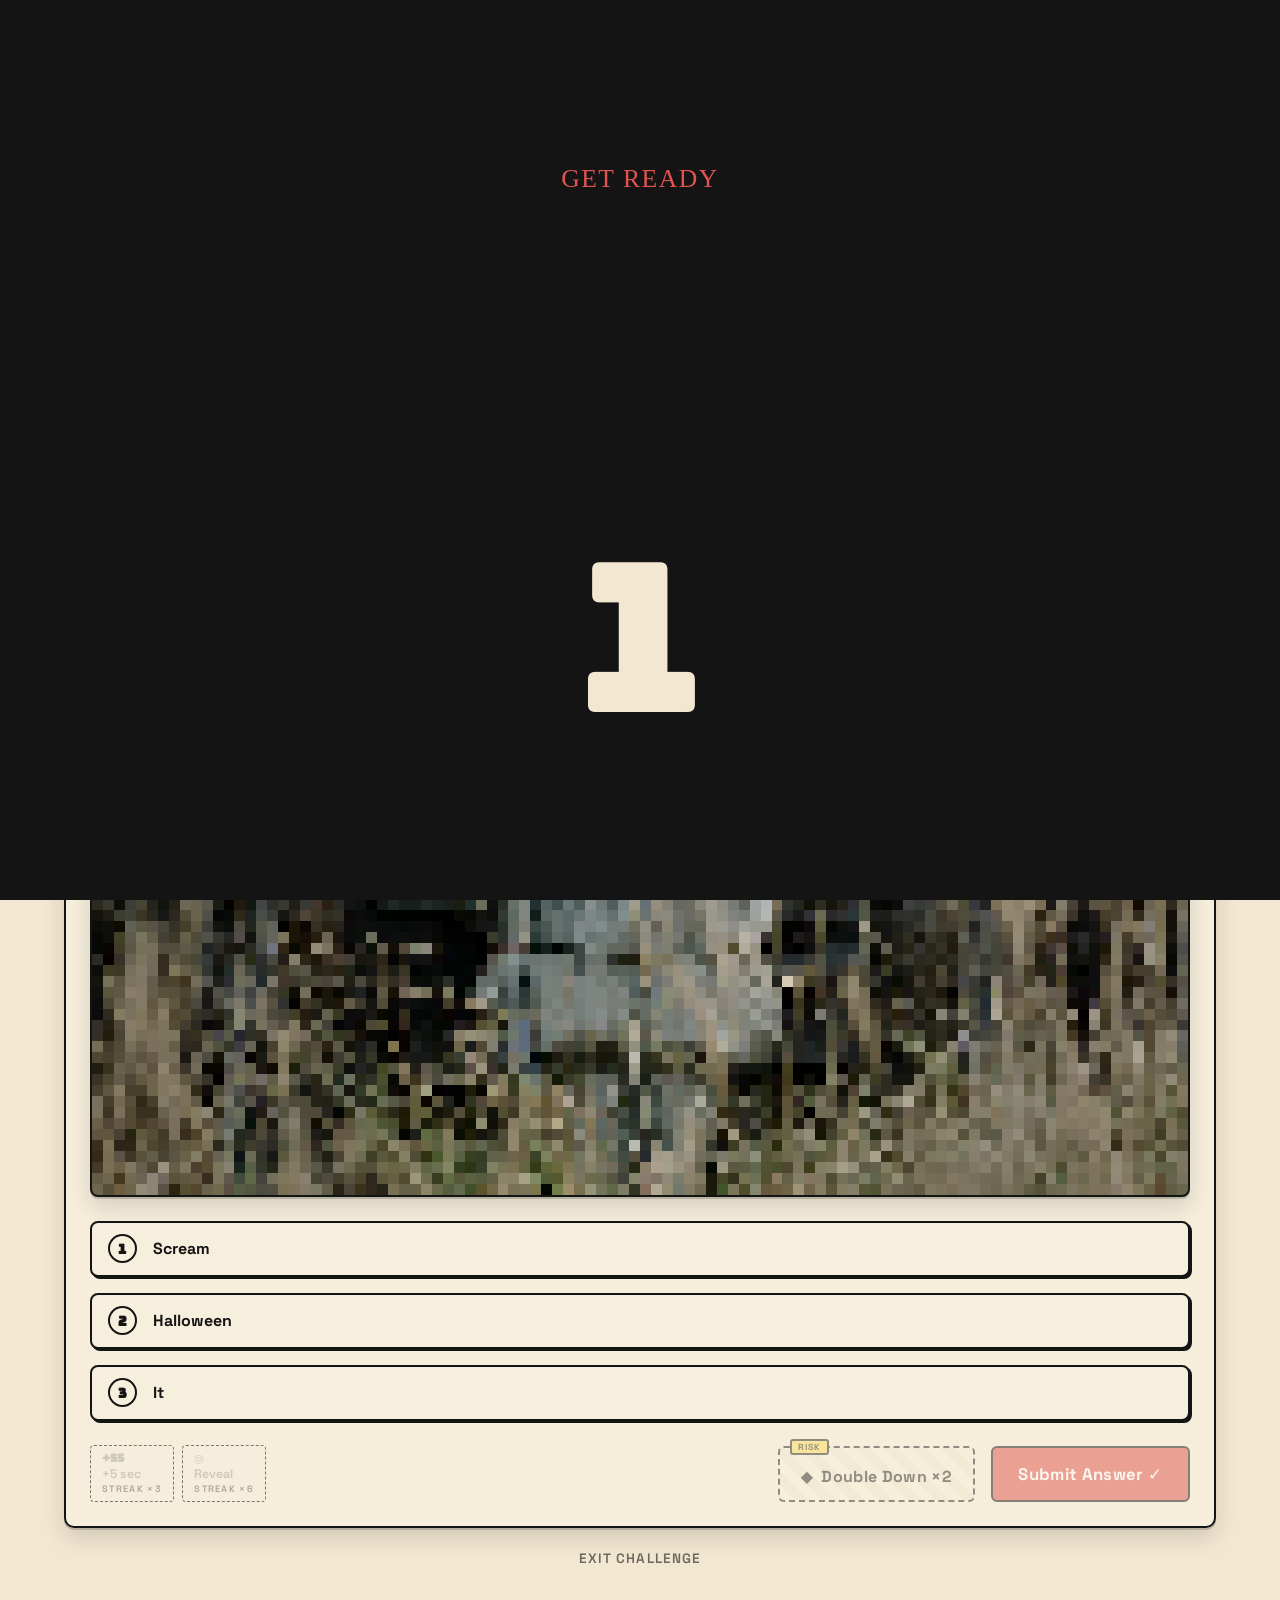
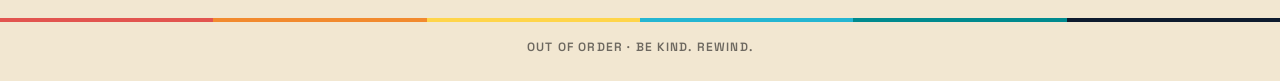
==== commit 16c35253: "Stage D (post user-testing redesign): Archive Tokens, Mystery Tape, Encore Mode Final stage of the p" ====
--- a/out-of-order/game.html
+++ b/out-of-order/game.html
@@ -52,7 +52,7 @@
       <div class="hud__row">
         <div class="hud__group">
           <div class="hud__cell">
-            <span class="hud__label">Round</span>
+            <span class="hud__label" data-hud-round-label>Round</span>
             <span class="hud__value" data-hud-round>01 / 10</span>
           </div>
           <div class="hud__cell">
@@ -176,7 +176,7 @@
          RESULTS  —  after round 10 (hidden by default)
          ============================================================ -->
     <section class="results" data-results hidden aria-labelledby="results-heading">
-      <h1 id="results-heading" class="results__heading">Daily run complete</h1>
+      <h1 id="results-heading" class="results__heading">Daily Tape Complete</h1>
 
       <p class="results__new-best tape-label tape-label--red" data-new-best hidden>New personal best!</p>
 
@@ -190,9 +190,29 @@
         <li><span>Fastest answer</span><strong data-results-fastest>&mdash;</strong></li>
       </ul>
 
+      <!-- round-by-round outcome, left = round 1 -->
+      <ol class="results__breakdown" data-results-breakdown aria-label="Round-by-round breakdown"></ol>
+
       <p class="results__title-award" data-results-award>Casual Viewer</p>
 
-      <!-- shown only when this run's score crossed a collectible's threshold -->
+      <!-- Archive Tokens earned this run + running balance -->
+      <div class="results__tokens">
+        <p class="meta results__tokens-label">Run Reward</p>
+        <p class="results__tokens-earned">
+          <img class="results__token-icon" src="assets/images/token.png" alt="" aria-hidden="true">
+          +<span data-tokens-earned>25</span> Archive Tokens
+        </p>
+        <p class="meta">Current balance: <strong data-tokens-balance>25</strong></p>
+
+        <!-- shown only once the balance covers a Mystery Tape and a
+             collectible is still locked -->
+        <div class="results__mystery-tape" data-mystery-tape hidden>
+          <p class="results__mystery-ready">Mystery Tape Ready</p>
+          <button type="button" class="btn btn--primary" data-open-tape>Open Tape &rarr;</button>
+        </div>
+      </div>
+
+      <!-- shown once a Mystery Tape has been opened this run -->
       <div class="results__unlocked" data-results-unlocked hidden>
         <p class="meta results__unlocked-label">New in My Archive</p>
         <div class="results__unlocked-items" data-results-unlocked-items></div>
@@ -211,6 +231,36 @@
         <a class="btn btn--ghost" href="index.html">Back to home</a>
       </div>
       <p class="results__copied" data-copied hidden>&check; Score copied</p>
+
+      <!-- optional continued play — the Daily Run above is already the
+           official, comparable score -->
+      <div class="results__encore">
+        <p class="meta">Want to keep playing?</p>
+        <button type="button" class="btn btn--ghost" data-start-encore>Start Encore Mode &rarr;</button>
+        <p class="meta results__encore-note">3 lives &middot; gets harder as you go &middot; today's score is already locked in</p>
+      </div>
+    </section>
+
+    <!-- ============================================================
+         ENCORE RESULTS  —  shown when Encore Mode ends (hidden by default)
+         ============================================================ -->
+    <section class="results" data-encore-results hidden aria-labelledby="encore-results-heading">
+      <h1 id="encore-results-heading" class="results__heading">Encore Over</h1>
+
+      <p class="results__score" data-encore-score>0</p>
+      <p class="results__score-label">Encore points</p>
+
+      <ul class="results__stats">
+        <li><span>Rounds played</span><strong data-encore-rounds>0</strong></li>
+        <li><span>Tokens earned</span><strong data-encore-tokens>+0</strong></li>
+      </ul>
+
+      <p class="meta results__tokens-label">Archive Tokens balance</p>
+      <p class="results__score results__score--sub" data-encore-balance>0</p>
+
+      <div class="results__actions">
+        <a class="btn btn--ghost" href="index.html">Back to home</a>
+      </div>
     </section>
 
     <!-- ============================================================
--- a/out-of-order/css/style.css
+++ b/out-of-order/css/style.css
@@ -815,7 +815,14 @@
    A 12-slot grid. Only 2 slots can ever hold something in this Beta; the
    rest are always locked "coming soon" placeholders — never a complete set. */
 .archive-collection { margin-top: var(--space-2); }
-.archive-collection__status { color: rgba(20, 20, 20, 0.7); font-size: 0.9rem; margin-bottom: var(--space-2); }
+.archive-collection__status { color: rgba(20, 20, 20, 0.7); font-size: 0.9rem; }
+.archive-collection__tokens {
+  display: flex;
+  align-items: center;
+  gap: 0.4rem;
+  margin-bottom: var(--space-2);
+}
+.archive-collection__token-icon { width: 1.1rem; height: auto; }
 .archive-collection__grid {
   display: grid;
   grid-template-columns: repeat(4, minmax(0, 1fr));
@@ -1810,6 +1817,68 @@
 }
 .results__actions { display: flex; flex-wrap: wrap; gap: var(--space-2); justify-content: center; margin-top: var(--space-3); }
 .results__copied { margin-top: var(--space-2); color: var(--color-teal); font-weight: 600; }
+.results__score--sub { font-size: clamp(1.6rem, 5vw, 2.2rem); margin-top: var(--space-1); }
+
+/* round-by-round breakdown — one small badge per round, left = round 1 */
+.results__breakdown {
+  display: flex;
+  flex-wrap: wrap;
+  gap: 6px;
+  justify-content: center;
+  max-width: 420px;
+  margin: var(--space-3) auto 0;
+}
+.results__breakdown-item {
+  display: inline-grid;
+  place-items: center;
+  width: 1.9rem; height: 1.9rem;
+  font-weight: 700;
+  font-size: 0.85rem;
+  border: 2px solid var(--color-ink);
+  border-radius: 50%;
+  background: var(--color-label);
+}
+.results__breakdown-item--correct { background: var(--color-teal); color: #fff; }
+.results__breakdown-item--partial { background: var(--color-orange); color: #fff; }
+.results__breakdown-item--incorrect { background: var(--color-coral); color: #fff; }
+
+/* Run Reward — Archive Tokens earned + running balance + Mystery Tape */
+.results__tokens {
+  margin: var(--space-3) auto 0;
+  max-width: 320px;
+  border: var(--border-ink);
+  border-radius: var(--radius-card);
+  background: rgba(247, 239, 221, 0.9);
+  padding: var(--space-2) var(--space-3);
+}
+.results__tokens-label { color: var(--theme-primary); margin-bottom: 0.2rem; }
+.results__tokens-earned {
+  display: flex;
+  align-items: center;
+  justify-content: center;
+  gap: 0.4rem;
+  font-family: var(--font-display);
+  font-size: 1.3rem;
+}
+.results__token-icon { width: 1.6rem; height: auto; }
+.results__mystery-tape {
+  margin-top: var(--space-2);
+  padding-top: var(--space-2);
+  border-top: 1px dashed rgba(20, 20, 20, 0.3);
+}
+.results__mystery-ready {
+  font-family: var(--font-marker);
+  font-size: 1.1rem;
+  margin-bottom: 0.4rem;
+}
+
+/* Encore CTA at the bottom of the Daily Run results */
+.results__encore {
+  margin-top: var(--space-4);
+  padding-top: var(--space-3);
+  border-top: 1px dashed rgba(20, 20, 20, 0.3);
+}
+.results__encore-note { margin-top: 0.4rem; }
 
 /* shown only when a run's score just crossed a collectible's threshold */
 .results__unlocked {
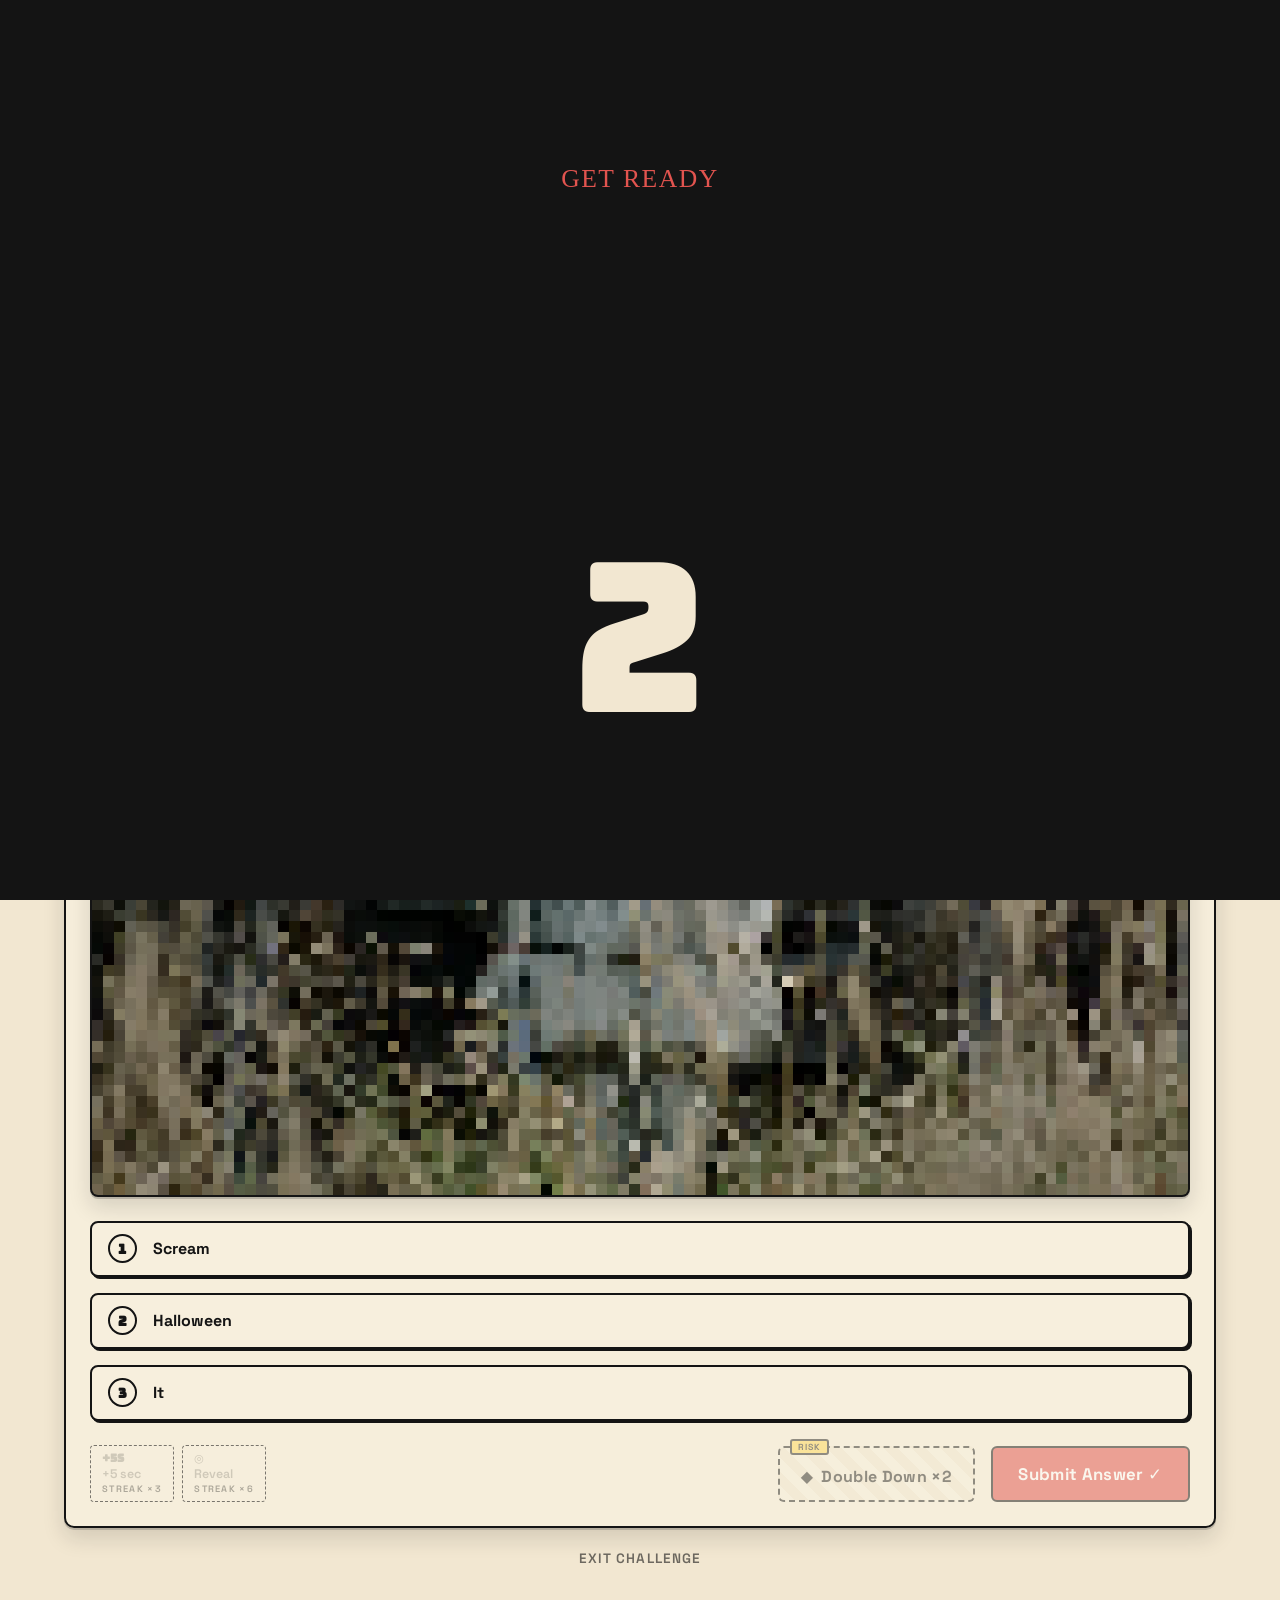
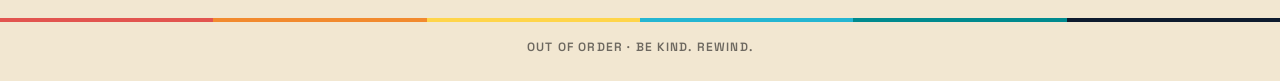
==== commit f4829d62: "Mobile nav: hamburger menu, and cut redundant Start CTAs The nav's Home/Play/How to Play links now c" ====
--- a/out-of-order/game.html
+++ b/out-of-order/game.html
@@ -22,7 +22,11 @@
         <img class="site-nav__logo" src="assets/images/logo.png" alt="" width="34" height="34">
         OUT OF ORDER
       </a>
-      <ul class="site-nav__links">
+      <!-- hamburger toggle — hidden by CSS above the mobile breakpoint,
+           where the links row next to it is just always shown instead -->
+      <button type="button" class="site-nav__toggle" data-nav-toggle
+              aria-expanded="false" aria-controls="site-nav-links" aria-label="Menu">☰</button>
+      <ul class="site-nav__links" id="site-nav-links" data-nav-links hidden>
         <li><a href="index.html">Home</a></li>
         <li><a href="game.html" aria-current="page">Play</a></li>
         <li><a href="how-to-play.html">How to Play</a></li>
--- a/out-of-order/css/style.css
+++ b/out-of-order/css/style.css
@@ -282,6 +282,23 @@
 .site-nav__links a[aria-current="page"] {
   border-bottom-color: var(--theme-primary);
   font-weight: 700;
+}
+
+/* hamburger button — only shown below the mobile breakpoint (see the
+   max-width: 600px rule further down); the links list stays the always-
+   visible row above it no matter what "hidden" is set to. */
+.site-nav__toggle {
+  display: none;
+  width: 44px;
+  height: 44px;
+  align-items: center;
+  justify-content: center;
+  font-size: 1.4rem;
+  line-height: 1;
+  background: var(--color-bg);
+  border: var(--border-ink);
+  border-radius: 6px;
+  cursor: pointer;
 }
 
 /* Black "video archive" strip under the nav (Home page). */
@@ -710,19 +727,32 @@
 /* ============================================================================
    14  HOME PAGE
    Two columns on desktop: hero (left) + Today's Archive VHS case (right).
+
+   Named grid areas (not DOM order) decide where each block sits, so the
+   same three sections — intro / archive / extras — can read top-to-bottom
+   on mobile (intro, then today's theme, then the shelf/collection stuff)
+   while still forming the classic two-column layout on desktop. See the
+   "min-width: 1024px" rule below for the desktop arrangement.
    ========================================================================== */
 .home {
   display: grid;
   grid-template-columns: minmax(0, 1fr);   /* keeps children from forcing the page wide */
+  grid-template-areas:
+    "intro"
+    "archive"
+    "extras";
   gap: var(--space-4);
 }
 
-.home__hero {
+.home__intro, .home__extras {
   display: grid;
   grid-template-columns: minmax(0, 1fr);
   gap: var(--space-3);
   align-content: start;
 }
+.home__intro { grid-area: intro; }
+.home__extras { grid-area: extras; }
+.archive-panel { grid-area: archive; }
 
 .home__kicker { display: flex; align-items: center; gap: var(--space-2); flex-wrap: wrap; }
 .home__kicker-note {
@@ -1227,6 +1257,22 @@
 .order-list--revealing .order-card { cursor: pointer; outline: 2px dashed var(--color-cyan); outline-offset: 2px; }
 
 
+/* small numbered circle in front of a card title — shown on WHICH CAME
+   FIRST and ODD ONE OUT cards so the on-screen number matches the
+   keyboard shortcut that picks that card. */
+.card-num {
+  display: inline-grid;
+  place-items: center;
+  width: 1.4rem; height: 1.4rem;
+  margin-right: 0.35em;
+  font-family: var(--font-display);
+  font-size: 0.7rem;
+  border: 2px solid var(--color-ink);
+  border-radius: 50%;
+  background: var(--color-bg);
+  vertical-align: middle;
+}
+
 /* ---- MECHANIC 02 : WHICH CAME FIRST ----
    Two title cards. Tap the one that came out first, then Submit Answer.
    (Was Before/After — the drag tag is gone, the question is now always
@@ -2023,8 +2069,15 @@
 }
 
 @media (min-width: 1024px) {
-  /* Home becomes two columns: hero | Today's Archive */
-  .home { grid-template-columns: minmax(0, 1fr) minmax(0, 1.05fr); align-items: start; }
+  /* Home becomes two columns: intro + extras stacked on the left,
+     Today's Archive as one tall card on the right. */
+  .home {
+    grid-template-columns: minmax(0, 1fr) minmax(0, 1.05fr);
+    grid-template-areas:
+      "intro   archive"
+      "extras  archive";
+    align-items: start;
+  }
   .type-grid { grid-template-columns: repeat(3, 1fr); }   /* 5 challenge types: 3 + 2 */
 }
 
@@ -2046,9 +2099,28 @@
 }
 
 @media (max-width: 600px) {
-  .site-nav__inner { flex-direction: column; align-items: stretch; gap: var(--space-1); }
-  .site-nav__links { justify-content: space-between; }
-  .site-nav__links a { flex: 1; text-align: center; }
+  /* Home / Play / How to Play collapse into a hamburger menu so the two
+     redundant "start the game" CTAs already on the Home page below don't
+     get a THIRD one crowding the header too. */
+  .site-nav__toggle { display: inline-flex; }
+  .site-nav__links {
+    position: absolute;
+    top: 100%;
+    left: 0;
+    right: 0;
+    z-index: 20;
+    flex-direction: column;
+    gap: 0;
+    background: var(--color-bg);
+    border-bottom: var(--border-ink);
+    box-shadow: 0 10px 16px rgba(20, 20, 20, 0.18);
+  }
+  .site-nav__links[hidden] { display: none; }
+  .site-nav__links a {
+    padding: var(--space-3);
+    border-bottom: 1px solid rgba(20, 20, 20, 0.12);
+  }
+  .site-nav__links li:last-child a { border-bottom: none; }
 }
 
 @media (max-width: 420px) {
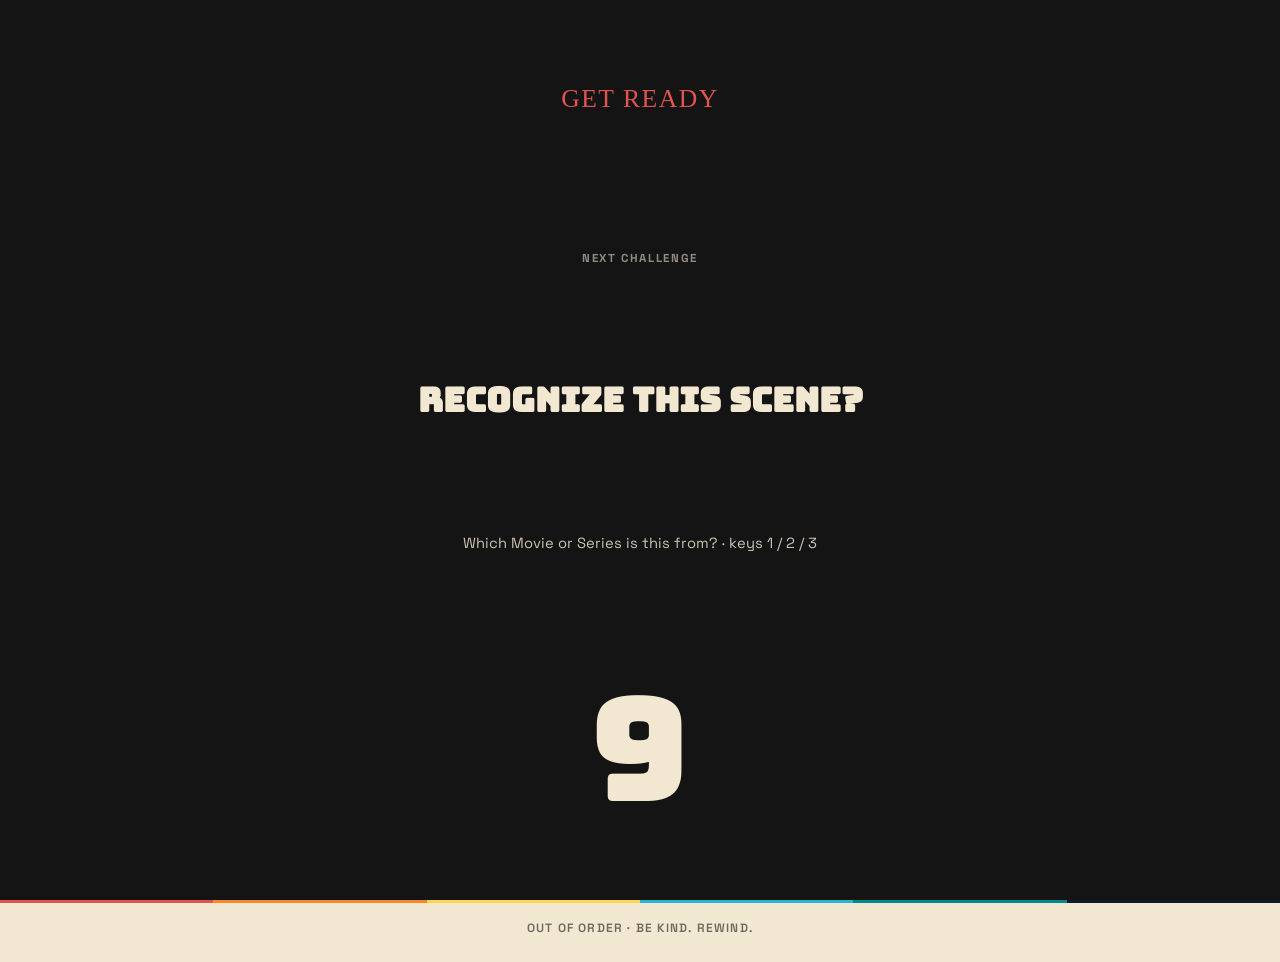
==== commit a7883d7a: "Countdown previews the next challenge; round screen fits without scrolling Testers said the game nee" ====
--- a/out-of-order/game.html
+++ b/out-of-order/game.html
@@ -70,11 +70,11 @@
         </div>
         <div class="hud__group hud__group--right">
           <div class="hud__cell">
-            <span class="hud__label">Speed Bonus Timer</span>
+            <span class="hud__label">Timer</span>
             <span class="hud__value hud__value--timer" data-hud-timer>00:15</span>
           </div>
           <div class="hud__cell">
-            <span class="hud__label">Speed bonus</span>
+            <span class="hud__label">Bonus</span>
             <span class="hud__value" data-hud-speed>+100</span>
           </div>
           <div class="hud__cell">
@@ -268,11 +268,15 @@
     </section>
 
     <!-- ============================================================
-         GET READY  —  full-screen 3-2-1 shown before each round reveals
-         its cards/options. hidden by default; toggled by runCountdown().
+         GET READY  —  full-screen 10-1 countdown shown before each round
+         reveals its cards/options, previewing what's coming so it's never
+         a surprise. hidden by default; toggled by runCountdown().
          ============================================================ -->
     <div class="round-countdown" data-round-countdown hidden aria-hidden="true">
       <span class="round-countdown__label">Get ready</span>
+      <p class="round-countdown__next meta">Next challenge</p>
+      <h2 class="round-countdown__title" data-countdown-title>Odd One Out</h2>
+      <p class="round-countdown__desc" data-countdown-desc>Tap the one that doesn't belong.</p>
       <span class="round-countdown__num" data-countdown>3</span>
     </div>
 
--- a/out-of-order/css/style.css
+++ b/out-of-order/css/style.css
@@ -322,6 +322,10 @@
 }
 .archive-bar__list { display: flex; flex-wrap: wrap; gap: var(--space-3); }
 .archive-bar__now { color: var(--color-yellow); }
+
+/* the Game page needs the vertical room more than the branding — the VHS
+   card on Home already told the player which tape they picked */
+body.page-game .archive-bar { display: none; }
 .archive-bar__now::before {
   content: "";
   display: inline-block;
@@ -627,13 +631,7 @@
   color: var(--theme-primary);
   margin-top: var(--space-1);
 }
-.vhs-case__tagline {
-  font-family: var(--font-marker);
-  font-size: 1rem;
-  color: rgba(247, 239, 221, 0.9);
-  margin-top: 2px;
-}
-.vhs-case__mix { color: rgba(247, 239, 221, 0.6); margin-bottom: var(--space-1); }
+.vhs-case__mix { color: rgba(247, 239, 221, 0.6); margin-top: 2px; margin-bottom: var(--space-1); }
 .vhs-case__motifs { color: rgba(247, 239, 221, 0.75); }
 .vhs-case__facts {
   display: flex;
@@ -656,27 +654,21 @@
   text-transform: none;
   color: var(--color-label);
 }
-.vhs-case__hint { color: var(--theme-secondary); }
-.vhs-case__hint::before {
-  content: "";
-  display: inline-block;
-  width: 7px; height: 7px;
-  margin-right: 0.5rem;
-  border-radius: 50%;
-  background: currentColor;
-  vertical-align: middle;
-}
-
 .vhs-case__footer {
   grid-column: 1 / -1;
   grid-row: 2;
   display: flex;
-  flex-wrap: wrap;
+  flex-direction: column;
   gap: var(--space-2);
-  align-items: center;
-  justify-content: space-between;
   padding-top: var(--space-3);
   border-top: 1px dashed rgba(247, 239, 221, 0.3);
+}
+/* the CTAs reuse .home__actions (same buttons, same class, as in the hero)
+   — on the case's dark background the ghost button needs light ink instead
+   of its default dark-on-transparent, or it'd disappear against the navy. */
+.vhs-case__footer .btn--ghost {
+  color: var(--color-label);
+  border-color: rgba(247, 239, 221, 0.6);
 }
 .vhs-case__print {
   display: flex;
@@ -791,6 +783,13 @@
 }
 
 .home__actions { display: flex; flex-wrap: wrap; gap: var(--space-2); }
+
+/* Two copies of the same CTA — one in the hero, one inside the VHS card —
+   and only one shows at a time. Below 1024px (the "Home becomes two
+   columns" breakpoint, see the min-width: 1024px rule further down) the
+   card's copy wins since the card already sits right under the hero on
+   mobile; above it, the hero's copy wins since the card is a side column. */
+.home__actions--intro { display: none; }
 .home__cta-note { margin-top: 0.5rem; color: rgba(20, 20, 20, 0.6); }
 
 /* ---- Beta Theme switcher — testers only, hidden unless ?beta=true ---- */
@@ -905,8 +904,11 @@
   max-width: 1200px;
   display: flex;
   flex-direction: column;
-  gap: var(--space-2);
-}
+  gap: 0.75rem;
+}
+/* less top padding than Home — the round's timer is the first thing that
+   matters here, not a big hero moment */
+body.page-game main { padding-top: 1.25rem; }
 
 /* ---- HUD : a compact "archive inventory" panel ---- */
 .hud {
@@ -914,12 +916,12 @@
   border: var(--border-ink);
   border-radius: var(--radius-card);
   box-shadow: var(--shadow-card);
-  padding: 0 var(--space-3) var(--space-2);
+  padding: 0 var(--space-3) 0.65rem;
   overflow: hidden;
 }
 .hud__brand {
   margin: 0 calc(-1 * var(--space-3)) 0;
-  padding: 0.4rem var(--space-3);
+  padding: 0.3rem var(--space-3);
   background: var(--color-ink);
   color: var(--color-label);
   font-size: 0.68rem;
@@ -986,7 +988,7 @@
   border: var(--border-ink);
   border-radius: var(--radius-card);
   box-shadow: var(--shadow-card);
-  padding: var(--space-3);
+  padding: 1.25rem;
   overflow: hidden;
 }
 /* colour strip along the top edge (like the Figma panel) */
@@ -1039,16 +1041,18 @@
 .challenge--no-bonus .hud__value--timer,
 .challenge--no-bonus [data-hud-speed] { color: var(--color-coral); }
 
-/* 3-2-1 "get ready" intro — a full-screen pop-up shown before a round's
-   cards/options are revealed. One full second per number (a real 3-2-1,
-   not a blink). Same show/hide pattern as feedback/results: `hidden`. */
+/* "get ready" intro — a full-screen 10-1 countdown shown before a round's
+   cards/options are revealed, with a preview of what that round is and
+   (baked into the mirrored help text) which keys answer it. One full
+   second per number. Same show/hide pattern as feedback/results: `hidden`. */
 .round-countdown {
   position: fixed;
   inset: 0;
   z-index: 70;
   display: grid;
   place-items: center;
-  gap: var(--space-2);
+  gap: 0.35rem;
+  padding: var(--space-3);
   text-align: center;
   background: var(--color-ink);
 }
@@ -1060,10 +1064,31 @@
   text-transform: uppercase;
   color: var(--color-coral);
 }
+.round-countdown__next {
+  margin-top: var(--space-2);
+  color: rgba(247, 239, 221, 0.55);
+  font-size: 0.72rem;
+  font-weight: 700;
+  letter-spacing: 0.14em;
+  text-transform: uppercase;
+}
+.round-countdown__title {
+  font-family: var(--font-display);
+  font-size: clamp(1.4rem, 5vw, 2.1rem);
+  line-height: 1.05;
+  color: var(--color-bg);
+}
+.round-countdown__desc {
+  max-width: 32em;
+  color: rgba(247, 239, 221, 0.8);
+  font-size: 0.92rem;
+  line-height: 1.4;
+}
 .round-countdown__num {
   font-family: var(--font-display);
-  font-size: clamp(6rem, 34vw, 13rem);
+  font-size: clamp(4.5rem, 24vw, 9rem);
   line-height: 1;
+  margin-top: var(--space-1);
   color: var(--color-bg);
 }
 .round-countdown__num--pop { animation: countdown-pop 850ms ease; }
@@ -1110,6 +1135,8 @@
 }
 
 .order-list {
+  max-width: 640px;
+  margin-inline: auto;
   display: grid;
   gap: var(--space-2);
   grid-auto-flow: column;
@@ -1153,7 +1180,7 @@
   border: 0;
   border-radius: 0;
   border-bottom: 2px solid var(--color-ink);
-  aspect-ratio: 16 / 10;
+  aspect-ratio: 21 / 9;
 }
 /* genre-coloured fallback poster (hidden once a real image loads on top) */
 .order-card__art::before {
@@ -1278,6 +1305,8 @@
    (Was Before/After — the drag tag is gone, the question is now always
    the same one, so there's nothing left to interpret.) */
 .wcf__row {
+  max-width: 560px;
+  margin-inline: auto;
   display: grid;
   gap: var(--space-2);
   align-items: stretch;
@@ -1304,7 +1333,7 @@
 .wcf-card:disabled { cursor: not-allowed; }
 .wcf-card__art {
   margin: 0.5rem 0;
-  aspect-ratio: 16 / 9;
+  aspect-ratio: 21 / 9;
   border: var(--border-ink);
   border-radius: 6px;
 }
@@ -1453,14 +1482,14 @@
   margin: 0 0.1em;
 }
 
-.quote-options { display: grid; gap: var(--space-2); }
+.quote-options { display: grid; gap: 0.6rem; }
 .quote-option {
   display: flex;
   align-items: center;
   gap: var(--space-2);
   width: 100%;
-  min-height: 56px;
-  padding: 0.7rem 1rem;
+  min-height: 48px;
+  padding: 0.5rem 1rem;
   text-align: left;
   font-family: var(--font-ui);
   font-weight: 700;
@@ -1498,6 +1527,8 @@
    4 titles in a 2x2 grid at every width (never 1 column) — tap the one
    that doesn't belong. */
 .ooo__grid {
+  max-width: 480px;
+  margin-inline: auto;
   display: grid;
   grid-template-columns: minmax(0, 1fr) minmax(0, 1fr);
   gap: var(--space-2);
@@ -1521,7 +1552,7 @@
 }
 .ooo-card:hover:not(:disabled) { transform: translate(-1px, -1px); }
 .ooo-card:disabled { cursor: not-allowed; }
-.ooo-card__art { aspect-ratio: 16 / 9; border: var(--border-ink); border-radius: 6px; }
+.ooo-card__art { aspect-ratio: 3 / 1; border: var(--border-ink); border-radius: 6px; }
 .ooo-card__art::before {
   background: linear-gradient(150deg, var(--card-color, var(--color-coral)) 0 55%, rgba(20, 20, 20, 0.55) 55% 100%);
   opacity: 1;
@@ -1552,8 +1583,13 @@
 
 /* ---- MECHANIC 06 : PIXEL SCENE ("Recognize This Scene?") ----
    One large supplied image + 3 answer options, styled exactly like QUOTE
-   (same options list, an image instead of a line of dialogue). */
+   (same options list, an image instead of a line of dialogue). A max-width
+   keeps the whole thing readable at a glance instead of stretching to the
+   full challenge-panel width and pushing the options/Submit off-screen —
+   the mobile rule further down narrows it more for small phones. */
 .pixel-scene {
+  max-width: 150px;
+  margin: 0 auto;
   border: var(--border-ink);
   border-radius: 8px;
   overflow: hidden;
@@ -1566,14 +1602,14 @@
   height: auto;
   image-rendering: pixelated;
 }
-.pixel-scene-options { display: grid; gap: var(--space-2); margin-top: var(--space-3); }
+.pixel-scene-options { display: grid; gap: 0.6rem; margin-top: 0.9rem; }
 .pixel-scene-opt {
   display: flex;
   align-items: center;
   gap: var(--space-2);
   width: 100%;
-  min-height: 56px;
-  padding: 0.7rem 1rem;
+  min-height: 48px;
+  padding: 0.5rem 1rem;
   text-align: left;
   font-family: var(--font-ui);
   font-weight: 700;
@@ -2079,14 +2115,92 @@
     align-items: start;
   }
   .type-grid { grid-template-columns: repeat(3, 1fr); }   /* 5 challenge types: 3 + 2 */
-}
-
-/* ---- Game page: stack the card row and the action row on small screens ---- */
+
+  /* swap which copy of the Start/How-to-play CTA is showing — see the
+     .home__actions--intro rule up in section 14 for why there are two */
+  .home__actions--intro { display: flex; }
+  .home__actions--card { display: none; }
+}
+
+/* ---- Game page: stack the power-up row above the decide row on small
+   screens, but keep Double Down + Submit side by side (each still 44px+
+   tall) — a second full-width row for each would cost more height than
+   it's worth. ---- */
 @media (max-width: 720px) {
-  .order-list { grid-auto-flow: row; }
-  .challenge__actions { flex-direction: column; align-items: stretch; }
-  .challenge__decide { width: 100%; }
-  .btn--lock { width: 100%; }
+  .challenge__actions { flex-direction: column; align-items: stretch; gap: var(--space-1); }
+}
+
+/* ---- Game page: a denser pass so a round's timer, title, options and
+   Submit button all fit one phone screen without scrolling — see the
+   HUD/card-specific rules below. The order-list stays side-by-side
+   (3 narrow columns) instead of 3 full-width stacked rows, which used to
+   be the single biggest reason a round needed scrolling. ---- */
+@media (max-width: 640px) {
+  .hud { padding: 0 var(--space-2) var(--space-1); }
+  .hud__brand { padding: 0.3rem var(--space-2); font-size: 0.6rem; }
+  /* force exactly 2 rows of 3 cells instead of letting the "Timer" /
+     "Bonus" / "Heat" group wrap onto a 3rd row of its own */
+  .hud__row {
+    display: grid;
+    grid-template-columns: repeat(3, 1fr);
+    gap: var(--space-1);
+    padding-top: var(--space-1);
+  }
+  .hud__group { display: contents; }
+  .hud__cell { padding-left: 0.4rem; }
+  .hud__label { font-size: 0.56rem; }
+  .hud__value { font-size: 0.95rem; }
+  .hud__value--score { font-size: 1rem; }
+
+  .rprogress { gap: 2px; margin-bottom: 0; }
+  .rprogress__label { font-size: 0.64rem; }
+  .rprogress__track { height: 14px; }
+
+  /* the brand strip is pure decoration once you're mid-round — the nav
+     above already says which game this is */
+  .hud__brand { display: none; }
+  .hud { padding: var(--space-1) var(--space-2); }
+  .hud__row { padding-top: 0; }
+
+  .challenge { padding: 0.65rem; }
+  .challenge__head { gap: 0.4rem; }
+  .challenge__instruction { font-size: clamp(1.3rem, 7vw, 1.8rem); margin: 0.2rem 0 0.1rem; }
+  .challenge__help { margin-bottom: 0.5rem; font-size: 0.85rem; }
+  .challenge__actions { margin-top: 0.5rem; gap: 0.5rem; }
+
+  /* body.page-game only — Home's own mobile spacing is untouched */
+  body.page-game main { padding-top: var(--space-1); }
+  body.page-game .game { gap: 0.5rem; }
+
+  /* scoped to the Game page only — Home's own CTAs keep their normal size */
+  body.page-game .btn { padding: 0.55rem 0.9rem; font-size: 0.88rem; }
+  body.page-game .btn--lock { font-size: 0.92rem; padding: 0.6rem 0.9rem; }
+  .powerup { min-height: 44px; padding: 0.2rem 0.5rem; }
+
+  /* ORDER: smaller poster, title and meta strip; the Earlier/Later
+     buttons keep their 44px touch target, just tighter padding around it */
+  .order-card__meta { padding: 0.3rem 0.4rem; font-size: 0.56rem; }
+  .order-card__title { font-size: 0.8rem; padding: 0.35rem 0.4rem 0.2rem; line-height: 1.1; }
+  .order-card__controls { padding: 0.3rem; gap: 0.25rem; }
+  .order-card__move { min-height: 44px; padding: 0.3rem 0.2rem; font-size: 0.62rem; gap: 0.2rem; }
+  .year-tag { font-size: 0.72rem; margin: 0 0.4rem 0.3rem; padding: 1px 6px; }
+
+  /* WHICH CAME FIRST + ODD ONE OUT: posters already capped by width in
+     the base rules above (section 02/05) — just tighten padding here */
+  .wcf-card__art { margin: 0.35rem 0; }
+  .wcf-card__title { font-size: 1.05rem; }
+  .ooo__grid { max-width: none; gap: 0.5rem; }
+  .ooo-card { padding: 0.35rem; border-top-width: 5px; }
+  .ooo-card__title { font-size: 0.78rem; padding: 0.3rem 0.15rem 0.05rem; }
+
+  /* PIXEL SCENE now caps at 150px in the base rule above (section 06),
+     which already covers mobile — nothing extra needed here. */
+
+  /* QUOTE + PIXEL SCENE option buttons: still above the 44px floor */
+  .quote-option, .pixel-scene-opt { min-height: 46px; padding: 0.4rem 0.7rem; font-size: 0.9rem; }
+  .quote-option__letter, .pixel-scene-opt__letter { width: 1.5rem; height: 1.5rem; }
+  .pixel-scene-options, .quote-options { gap: 0.5rem; margin-top: 0.6rem; }
+  .quote { padding: 0.8rem; font-size: 0.95rem; }
 }
 
 @media (max-width: 900px) {
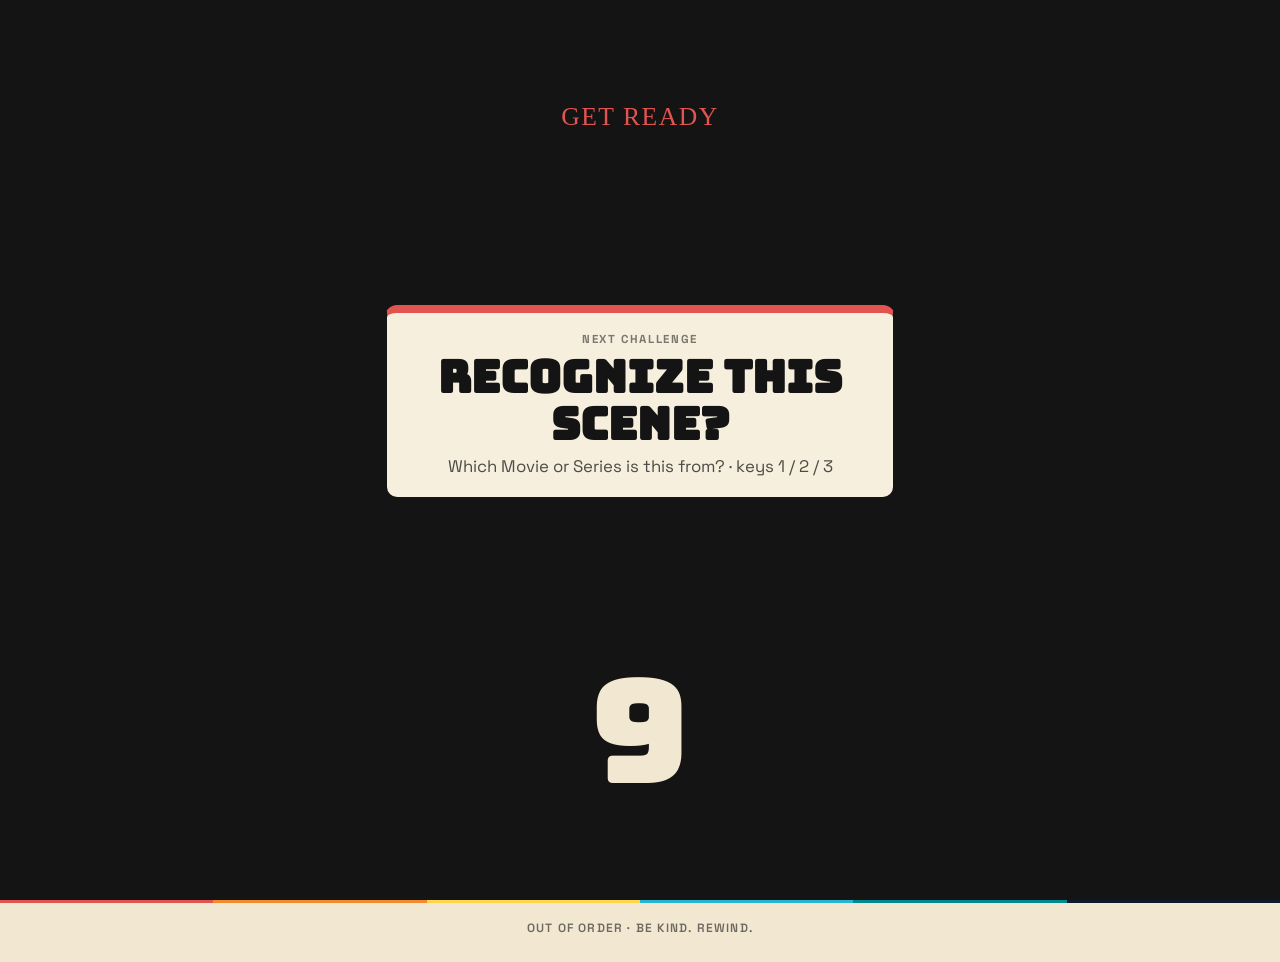
==== commit 7ce845e9: "Countdown: bigger title in a card instead of small text on black The round preview text (title + des" ====
--- a/out-of-order/game.html
+++ b/out-of-order/game.html
@@ -274,9 +274,11 @@
          ============================================================ -->
     <div class="round-countdown" data-round-countdown hidden aria-hidden="true">
       <span class="round-countdown__label">Get ready</span>
-      <p class="round-countdown__next meta">Next challenge</p>
-      <h2 class="round-countdown__title" data-countdown-title>Odd One Out</h2>
-      <p class="round-countdown__desc" data-countdown-desc>Tap the one that doesn't belong.</p>
+      <div class="round-countdown__card">
+        <p class="round-countdown__next meta">Next challenge</p>
+        <h2 class="round-countdown__title" data-countdown-title>Odd One Out</h2>
+        <p class="round-countdown__desc" data-countdown-desc>Tap the one that doesn't belong.</p>
+      </div>
       <span class="round-countdown__num" data-countdown>3</span>
     </div>
 
--- a/out-of-order/css/style.css
+++ b/out-of-order/css/style.css
@@ -1064,9 +1064,21 @@
   text-transform: uppercase;
   color: var(--color-coral);
 }
+/* the preview card — cream against the black backdrop, like every other
+   card in the game, so the text that matters (what's coming next) reads
+   clearly instead of floating small and grey on black */
+.round-countdown__card {
+  margin-top: var(--space-2);
+  max-width: 30em;
+  padding: 1.1rem 1.5rem;
+  background: var(--color-label);
+  border: var(--border-ink);
+  border-top: 8px solid var(--theme-primary, var(--color-coral));
+  border-radius: 12px;
+  box-shadow: var(--shadow-hard);
+}
 .round-countdown__next {
-  margin-top: var(--space-2);
-  color: rgba(247, 239, 221, 0.55);
+  color: rgba(20, 20, 20, 0.55);
   font-size: 0.72rem;
   font-weight: 700;
   letter-spacing: 0.14em;
@@ -1074,14 +1086,15 @@
 }
 .round-countdown__title {
   font-family: var(--font-display);
-  font-size: clamp(1.4rem, 5vw, 2.1rem);
+  font-size: clamp(1.8rem, 7vw, 2.8rem);
   line-height: 1.05;
-  color: var(--color-bg);
+  margin-top: 0.3rem;
+  color: var(--color-ink);
 }
 .round-countdown__desc {
-  max-width: 32em;
-  color: rgba(247, 239, 221, 0.8);
-  font-size: 0.92rem;
+  margin-top: 0.5rem;
+  color: rgba(20, 20, 20, 0.75);
+  font-size: 1.05rem;
   line-height: 1.4;
 }
 .round-countdown__num {
